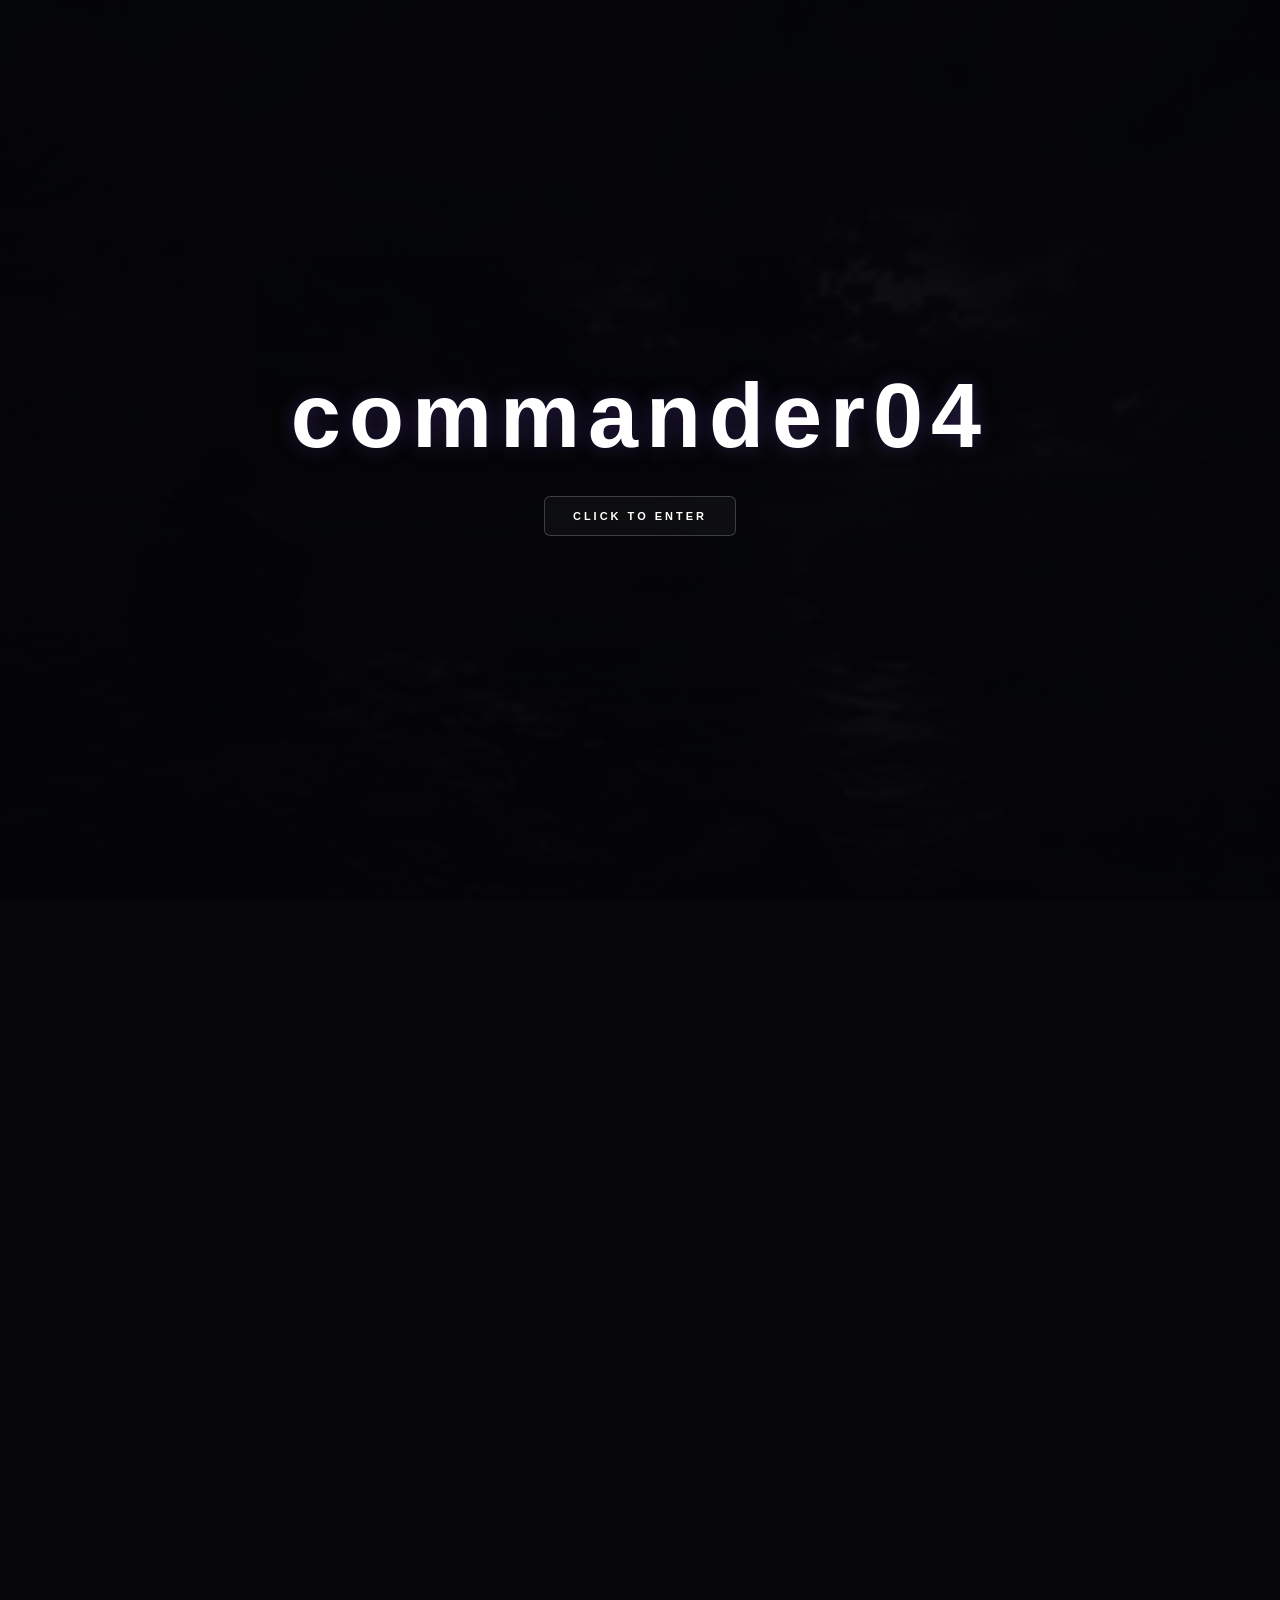
==== index.html @ 1ecf1b36 "Add files via upload" ====
<!DOCTYPE html>

<html lang="en">

<head>

    <meta charset="UTF-8">

    <meta
        name="viewport"
        content="width=device-width, initial-scale=1.0"
    >

    <meta
        name="theme-color"
        content="#050507"
    >

    <meta
        name="description"
        content="commander04 profile"
    >

    <title>commander04</title>


    <!-- CSS -->

    <link
        rel="stylesheet"
        href="style.css"
    >

</head>


<body>


    <!-- =================================================
         BACKGROUND VIDEO
    ================================================== -->

    <div
        class="background-container"
        aria-hidden="true"
    >

        <video
            id="background-video"
            class="background-video"
            autoplay
            muted
            loop
            playsinline
            preload="metadata"
            poster="assets/background/background.jpg"
        >

            <source
                src="assets/background/background.mp4"
                type="video/mp4"
            >

        </video>

    </div>



    <!-- =================================================
         ENTER SCREEN
    ================================================== -->

    <div
        id="enter-screen"
        class="enter-screen"
    >

        <div class="enter-content">

            <div
                id="enter-name"
                class="enter-name"
            >
                commander04
            </div>


            <button
                id="enter-button"
                class="enter-button"
                type="button"
            >
                CLICK TO ENTER
            </button>

        </div>

    </div>



    <!-- =================================================
         MAIN SITE
    ================================================== -->

    <main
        id="main-site"
        class="main-site"
    >


        <!-- =================================================
             PROFILE
        ================================================== -->

        <section
            id="profile"
            class="profile"
        >

            <div class="profile-card">


                <!-- Avatar -->

                <div class="avatar-container">

                    <img
                        id="profile-avatar"
                        class="profile-avatar"
                        src=""
                        alt="Profile"
                        loading="eager"
                    >

                </div>


                <!-- Name -->

                <h1
                    id="profile-name"
                    class="profile-name"
                >
                    commander04
                </h1>


                <!-- Username -->

                <div
                    id="profile-username"
                    class="profile-username"
                >
                    @commander04
                </div>


                <!-- Bio -->

                <p
                    id="profile-bio"
                    class="profile-bio"
                >
                    Programmer • Editor • Creator
                </p>


                <!-- Location -->

                <div
                    id="profile-location"
                    class="profile-location"
                >
                    Iran 🇮🇷
                </div>


                <!-- Status -->

                <div
                    id="profile-status"
                    class="profile-status"
                >

                    <span class="status-dot"></span>

                    <span id="status-text">
                        Online
                    </span>

                </div>



                <!-- =================================================
                     SOCIAL LINKS
                ================================================== -->

                <div
                    id="social-links"
                    class="social-links"
                >

                    <a
                        id="github-link"
                        href="#"
                        target="_blank"
                        rel="noopener noreferrer"
                    >
                        GitHub
                    </a>


                    <a
                        id="discord-link"
                        href="#"
                        target="_blank"
                        rel="noopener noreferrer"
                    >
                        Discord
                    </a>


                    <a
                        id="instagram-link"
                        href="#"
                        target="_blank"
                        rel="noopener noreferrer"
                    >
                        Instagram
                    </a>


                    <a
                        id="telegram-link"
                        href="#"
                        target="_blank"
                        rel="noopener noreferrer"
                    >
                        Telegram
                    </a>


                    <a
                        id="bale-link"
                        href="#"
                        target="_blank"
                        rel="noopener noreferrer"
                    >
                        Bale
                    </a>

                </div>



                <!-- =================================================
                     MUSIC PLAYER
                ================================================== -->

                <div
                    id="music-player"
                    class="music-player"
                >

                    <div class="music-info">

                        <span
                            id="music-title"
                            class="music-title"
                        >
                            My Song
                        </span>


                        <span
                            id="music-artist"
                            class="music-artist"
                        >
                            Unknown Artist
                        </span>

                    </div>


                    <div class="music-controls">

                        <button
                            id="music-button"
                            class="music-button"
                            type="button"
                            aria-label="Play or pause music"
                        >
                            ▶
                        </button>


                        <div
                            class="music-progress"
                            aria-hidden="true"
                        >

                            <div
                                id="music-progress-bar"
                                class="music-progress-bar"
                            ></div>

                        </div>

                    </div>

                </div>



                <!-- =================================================
                     NEXT PAGE
                ================================================== -->

                <button
                    id="next-page"
                    class="next-page"
                    type="button"
                >

                    NEXT PAGE

                    <span>
                        →
                    </span>

                </button>

            </div>

        </section>



        <!-- =================================================
             SECOND PAGE
        ================================================== -->

        <section
            id="page-two"
            class="page-two"
        >

            <div class="page-content">


                <div class="page-label">
                    PAGE 02
                </div>


                <h2>
                    ABOUT ME
                </h2>


                <p
                    id="about-text"
                    class="about-text"
                >
                    Welcome to my profile.
                </p>



                <!-- Projects -->

                <div class="projects">

                    <h3>
                        PROJECTS
                    </h3>


                    <div
                        id="project-list"
                        class="project-list"
                    ></div>

                </div>



                <!-- Back -->

                <button
                    id="back-page"
                    class="back-page"
                    type="button"
                >
                    ← BACK
                </button>

            </div>

        </section>


    </main>



    <!-- =================================================
         AUDIO
    ================================================== -->

    <audio
        id="background-music"
        preload="auto"
    ></audio>



    <!-- =================================================
         JAVASCRIPT
    ================================================== -->

    <script src="config.js"></script>

    <script src="script.js"></script>


</body>

</html>
---- style.css ----
/* =========================================================
   COMMANDER04 PROFILE
   DARK / SAD / CINEMATIC
========================================================= */


/* =========================================================
   VARIABLES
========================================================= */

:root {

    --accent-color: #8b5cf6;

    --accent-light: #b794ff;

    --background-color: #050507;

    --card-color: #101016;

    --text-color: #ffffff;

    --muted-color: #858590;

}


/* =========================================================
   RESET
========================================================= */

* {

    margin: 0;

    padding: 0;

    box-sizing: border-box;

}


html {

    scroll-behavior: smooth;

}


body {

    width: 100%;

    min-height: 100vh;

    background:
        var(--background-color);

    color:
        var(--text-color);

    font-family:
        Arial,
        Helvetica,
        sans-serif;

    overflow-x: hidden;

}


/* =========================================================
   BACKGROUND VIDEO CONTAINER
========================================================= */

.background-container {

    position: fixed;

    inset: 0;

    width: 100%;

    height: 100%;

    overflow: hidden;

    z-index: -10;

    pointer-events: none;

}


/* =========================================================
   BACKGROUND VIDEO
========================================================= */

.background-video {

    position: absolute;

    inset: 0;

    width: 100%;

    height: 100%;

    object-fit: cover;

    object-position: center;

    /*
        ONLY EFFECT:

        Very small blur.
    */

    filter:
        blur(2px);

    /*
        Prevent blurred edges
        from becoming visible.
    */

    transform:
        scale(1.02);

    /*
        No animations.
        No brightness.
        No contrast.
        No saturation.
        No color filters.
    */

}


/* =========================================================
   ENTER SCREEN
========================================================= */

.enter-screen {

    position: fixed;

    inset: 0;

    z-index: 9999;

    display: flex;

    align-items: center;

    justify-content: center;

    background:
        rgba(5, 5, 7, 0.96);

    transition:
        opacity 0.9s ease,
        visibility 0.9s ease;

}


.enter-screen.hidden {

    opacity: 0;

    visibility: hidden;

    pointer-events: none;

}


.enter-content {

    text-align: center;

    animation:
        enterAppear 1.4s ease;

}


.enter-name {

    margin-bottom: 28px;

    color:
        #ffffff;

    font-size:
        clamp(
            42px,
            8vw,
            90px
        );

    font-weight:
        700;

    letter-spacing:
        8px;

    text-shadow:
        0 0 20px
        rgba(
            139,
            92,
            246,
            0.25
        );

}


.enter-button {

    padding:
        13px 28px;

    border:
        1px solid
        rgba(
            255,
            255,
            255,
            0.2
        );

    border-radius:
        6px;

    background:
        rgba(
            255,
            255,
            255,
            0.035
        );

    color:
        #ffffff;

    font-size:
        11px;

    font-weight:
        700;

    letter-spacing:
        3px;

    cursor:
        pointer;

    transition:
        background 0.25s ease,
        border-color 0.25s ease,
        box-shadow 0.25s ease,
        transform 0.25s ease;

}


.enter-button:hover {

    background:
        rgba(
            139,
            92,
            246,
            0.15
        );

    border-color:
        var(--accent-color);

    box-shadow:
        0 0 25px
        rgba(
            139,
            92,
            246,
            0.2
        );

    transform:
        translateY(-2px);

}


.enter-button:active {

    transform:
        scale(0.97);

}


/* =========================================================
   MAIN SITE
========================================================= */

.main-site {

    min-height:
        100vh;

    opacity:
        0;

    visibility:
        hidden;

    transition:
        opacity 1s ease,
        visibility 1s ease;

}


.main-site.visible {

    opacity:
        1;

    visibility:
        visible;

}


/* =========================================================
   PROFILE SECTION
========================================================= */

.profile {

    min-height:
        100vh;

    display:
        flex;

    align-items:
        center;

    justify-content:
        center;

    padding:
        80px 20px;

}


/* =========================================================
   PROFILE CARD
========================================================= */

.profile-card {

    width:
        min(
            440px,
            92vw
        );

    padding:
        42px 34px;

    text-align:
        center;

    background:
        linear-gradient(
            145deg,
            rgba(
                18,
                18,
                23,
                0.82
            ),
            rgba(
                5,
                5,
                8,
                0.74
            )
        );

    border:
        1px solid
        rgba(
            255,
            255,
            255,
            0.09
        );

    border-radius:
        18px;

    backdrop-filter:
        blur(18px);

    -webkit-backdrop-filter:
        blur(18px);

    box-shadow:
        0 30px 100px
        rgba(
            0,
            0,
            0,
            0.65
        ),
        0 0 50px
        rgba(
            0,
            0,
            0,
            0.4
        );

    animation:
        cardAppear 1s ease;

}


/* =========================================================
   AVATAR
========================================================= */

.avatar-container {

    width:
        120px;

    height:
        120px;

    margin:
        0 auto 22px;

    padding:
        3px;

    border-radius:
        50%;

    background:
        linear-gradient(
            135deg,
            var(--accent-color),
            transparent 65%
        );

    box-shadow:
        0 0 35px
        rgba(
            139,
            92,
            246,
            0.18
        );

}


.profile-avatar {

    display:
        block;

    width:
        100%;

    height:
        100%;

    object-fit:
        cover;

    border-radius:
        50%;

    border:
        3px solid
        #08080b;

    background:
        #101016;

}


/* =========================================================
   NAME
========================================================= */

.profile-name {

    margin-top:
        5px;

    font-size:
        30px;

    font-weight:
        700;

    letter-spacing:
        -0.5px;

    color:
        #ffffff;

}


/* =========================================================
   USERNAME
========================================================= */

.profile-username {

    margin-top:
        5px;

    color:
        var(--muted-color);

    font-size:
        13px;

    letter-spacing:
        1px;

}


/* =========================================================
   BIO
========================================================= */

.profile-bio {

    max-width:
        330px;

    margin:
        18px auto 0;

    color:
        #c0c0c8;

    font-size:
        14px;

    line-height:
        1.7;

}


/* =========================================================
   LOCATION
========================================================= */

.profile-location {

    margin-top:
        13px;

    color:
        var(--muted-color);

    font-size:
        12px;

}


/* =========================================================
   STATUS
========================================================= */

.profile-status {

    display:
        flex;

    align-items:
        center;

    justify-content:
        center;

    gap:
        7px;

    margin-top:
        12px;

    color:
        #8f8f9a;

    font-size:
        11px;

    letter-spacing:
        0.5px;

}


.status-dot {

    width:
        7px;

    height:
        7px;

    border-radius:
        50%;

    background:
        var(--accent-color);

    box-shadow:
        0 0 10px
        rgba(
            139,
            92,
            246,
            0.8
        );

    animation:
        statusPulse 2s infinite;

}


/* =========================================================
   SOCIAL LINKS
========================================================= */

.social-links {

    display:
        flex;

    align-items:
        center;

    justify-content:
        center;

    flex-wrap:
        wrap;

    gap:
        8px;

    margin-top:
        26px;

}


.social-links a {

    padding:
        8px 12px;

    border:
        1px solid
        rgba(
            255,
            255,
            255,
            0.08
        );

    border-radius:
        7px;

    background:
        rgba(
            255,
            255,
            255,
            0.025
        );

    color:
        #a9a9b2;

    text-decoration:
        none;

    font-size:
        11px;

    transition:
        color 0.2s ease,
        border-color 0.2s ease,
        background 0.2s ease,
        transform 0.2s ease;

}


.social-links a:hover {

    color:
        #ffffff;

    border-color:
        rgba(
            139,
            92,
            246,
            0.55
        );

    background:
        rgba(
            139,
            92,
            246,
            0.08
        );

    transform:
        translateY(-2px);

}


/* =========================================================
   MUSIC PLAYER
========================================================= */

.music-player {

    margin-top:
        28px;

    padding:
        16px;

    text-align:
        left;

    border:
        1px solid
        rgba(
            255,
            255,
            255,
            0.07
        );

    border-radius:
        10px;

    background:
        rgba(
            0,
            0,
            0,
            0.22
        );

}


.music-info {

    display:
        flex;

    flex-direction:
        column;

    gap:
        3px;

}


.music-title {

    color:
        #ffffff;

    font-size:
        13px;

    font-weight:
        600;

}


.music-artist {

    color:
        #777780;

    font-size:
        10px;

}


.music-controls {

    display:
        flex;

    align-items:
        center;

    gap:
        12px;

    margin-top:
        13px;

}


.music-button {

    width:
        30px;

    height:
        30px;

    display:
        flex;

    align-items:
        center;

    justify-content:
        center;

    border:
        1px solid
        rgba(
            255,
            255,
            255,
            0.1
        );

    border-radius:
        50%;

    background:
        rgba(
            139,
            92,
            246,
            0.1
        );

    color:
        #ffffff;

    font-size:
        10px;

    cursor:
        pointer;

    transition:
        0.2s ease;

}


.music-button:hover {

    background:
        rgba(
            139,
            92,
            246,
            0.25
        );

    border-color:
        var(--accent-color);

    box-shadow:
        0 0 15px
        rgba(
            139,
            92,
            246,
            0.2
        );

}


.music-progress {

    flex:
        1;

    height:
        3px;

    overflow:
        hidden;

    border-radius:
        10px;

    background:
        rgba(
            255,
            255,
            255,
            0.08
        );

}


.music-progress-bar {

    width:
        0%;

    height:
        100%;

    background:
        var(--accent-color);

    box-shadow:
        0 0 10px
        rgba(
            139,
            92,
            246,
            0.7
        );

    transition:
        width 0.1s linear;

}


/* =========================================================
   NEXT PAGE
========================================================= */

.next-page {

    width:
        100%;

    margin-top:
        25px;

    padding:
        13px;

    border:
        1px solid
        rgba(
            255,
            255,
            255,
            0.08
        );

    border-radius:
        8px;

    background:
        transparent;

    color:
        #9d9da7;

    font-size:
        10px;

    font-weight:
        700;

    letter-spacing:
        2px;

    cursor:
        pointer;

    transition:
        0.25s ease;

}


.next-page span {

    margin-left:
        8px;

    color:
        var(--accent-color);

    transition:
        transform 0.25s ease;

}


.next-page:hover {

    color:
        #ffffff;

    border-color:
        rgba(
            139,
            92,
            246,
            0.5
        );

    background:
        rgba(
            139,
            92,
            246,
            0.06
        );

}


.next-page:hover span {

    display:
        inline-block;

    transform:
        translateX(5px);

}


/* =========================================================
   SECOND PAGE
========================================================= */

.page-two {

    min-height:
        100vh;

    display:
        flex;

    align-items:
        center;

    justify-content:
        center;

    padding:
        80px 20px;

    background:
        rgba(
            5,
            5,
            7,
            0.35
        );

}


.page-content {

    width:
        min(
            850px,
            92vw
        );

    padding:
        45px;

    border:
        1px solid
        rgba(
            255,
            255,
            255,
            0.08
        );

    border-radius:
        15px;

    background:
        rgba(
            10,
            10,
            14,
            0.7
        );

    backdrop-filter:
        blur(15px);

    -webkit-backdrop-filter:
        blur(15px);

}


.page-label {

    color:
        var(--accent-color);

    font-size:
        10px;

    font-weight:
        700;

    letter-spacing:
        3px;

    margin-bottom:
        12px;

}


.page-content h2 {

    font-size:
        clamp(
            35px,
            6vw,
            60px
        );

    letter-spacing:
        -2px;

    margin-bottom:
        20px;

}


.about-text {

    max-width:
        700px;

    color:
        #a4a4ad;

    line-height:
        1.8;

    font-size:
        15px;

}


/* =========================================================
   PROJECTS
========================================================= */

.projects {

    margin-top:
        45px;

}


.projects h3 {

    margin-bottom:
        18px;

    color:
        #ffffff;

    font-size:
        12px;

    letter-spacing:
        2px;

}


.project-list {

    display:
        grid;

    grid-template-columns:
        repeat(
            2,
            1fr
        );

    gap:
        12px;

}


.project-item {

    padding:
        18px;

    border:
        1px solid
        rgba(
            255,
            255,
            255,
            0.07
        );

    border-radius:
        9px;

    background:
        rgba(
            255,
            255,
            255,
            0.025
        );

}


.project-item h4 {

    color:
        #ffffff;

    font-size:
        14px;

    margin-bottom:
        6px;

}


.project-item p {

    color:
        #777780;

    font-size:
        12px;

    line-height:
        1.6;

}


/* =========================================================
   BACK PAGE
========================================================= */

.back-page {

    margin-top:
        35px;

    padding:
        11px 18px;

    border:
        1px solid
        rgba(
            255,
            255,
            255,
            0.08
        );

    border-radius:
        7px;

    background:
        transparent;

    color:
        #9999a2;

    font-size:
        10px;

    letter-spacing:
        1px;

    cursor:
        pointer;

    transition:
        0.2s ease;

}


.back-page:hover {

    color:
        #ffffff;

    border-color:
        var(--accent-color);

}


/* =========================================================
   ANIMATIONS
========================================================= */

@keyframes enterAppear {

    from {

        opacity:
            0;

        transform:
            translateY(15px);

    }

    to {

        opacity:
            1;

        transform:
            translateY(0);

    }

}


@keyframes cardAppear {

    from {

        opacity:
            0;

        transform:
            translateY(25px)
            scale(0.97);

    }

    to {

        opacity:
            1;

        transform:
            translateY(0)
            scale(1);

    }

}


@keyframes statusPulse {

    0%,
    100% {

        opacity:
            1;

        transform:
            scale(1);

    }

    50% {

        opacity:
            0.45;

        transform:
            scale(0.7);

    }

}


/* =========================================================
   MOBILE
========================================================= */

@media (max-width: 768px) {

    .background-video {

        /*
            Same video,
            slightly smaller blur
            on mobile.
        */

        filter:
            blur(1.5px);

        transform:
            scale(1.02);

    }


    .profile {

        padding:
            35px 15px;

    }


    .profile-card {

        width:
            min(
                440px,
                94vw
            );

        padding:
            32px 20px;

        border-radius:
            15px;

    }


    .avatar-container {

        width:
            105px;

        height:
            105px;

    }


    .profile-name {

        font-size:
            26px;

    }


    .profile-bio {

        font-size:
            13px;

    }


    .social-links {

        gap:
            6px;

    }


    .social-links a {

        padding:
            7px 9px;

        font-size:
            10px;

    }


    .page-content {

        width:
            94vw;

        padding:
            30px 22px;

    }


    .project-list {

        grid-template-columns:
            1fr;

    }

}


/* =========================================================
   SMALL PHONES
========================================================= */

@media (max-width: 480px) {

    .background-video {

        filter:
            blur(1.5px);

        transform:
            scale(1.025);

    }


    .enter-name {

        font-size:
            clamp(
                36px,
                12vw,
                60px
            );

        letter-spacing:
            5px;

    }


    .enter-button {

        padding:
            12px 22px;

        font-size:
            10px;

        letter-spacing:
            2px;

    }


    .profile {

        padding:
            25px 12px;

    }


    .profile-card {

        padding:
            28px 17px;

    }


    .music-player {

        padding:
            14px;

    }


    .page-two {

        padding:
            45px 12px;

    }

}


/* =========================================================
   TOUCH DEVICES
========================================================= */

@media (hover: none) {

    .enter-button:hover,
    .social-links a:hover,
    .music-button:hover,
    .next-page:hover,
    .back-page:hover {

        transform:
            none;

    }

}


/* =========================================================
   REDUCED MOTION
========================================================= */

@media (prefers-reduced-motion: reduce) {

    html {

        scroll-behavior:
            auto;

    }


    *,
    *::before,
    *::after {

        animation-duration:
            0.01ms !important;

        animation-iteration-count:
            1 !important;

        transition-duration:
            0.01ms !important;

    }


    /*
        Keep video available,
        but stop animated background
        for users who explicitly request
        reduced motion.
    */

    .background-video {

        display:
            none;

    }

}
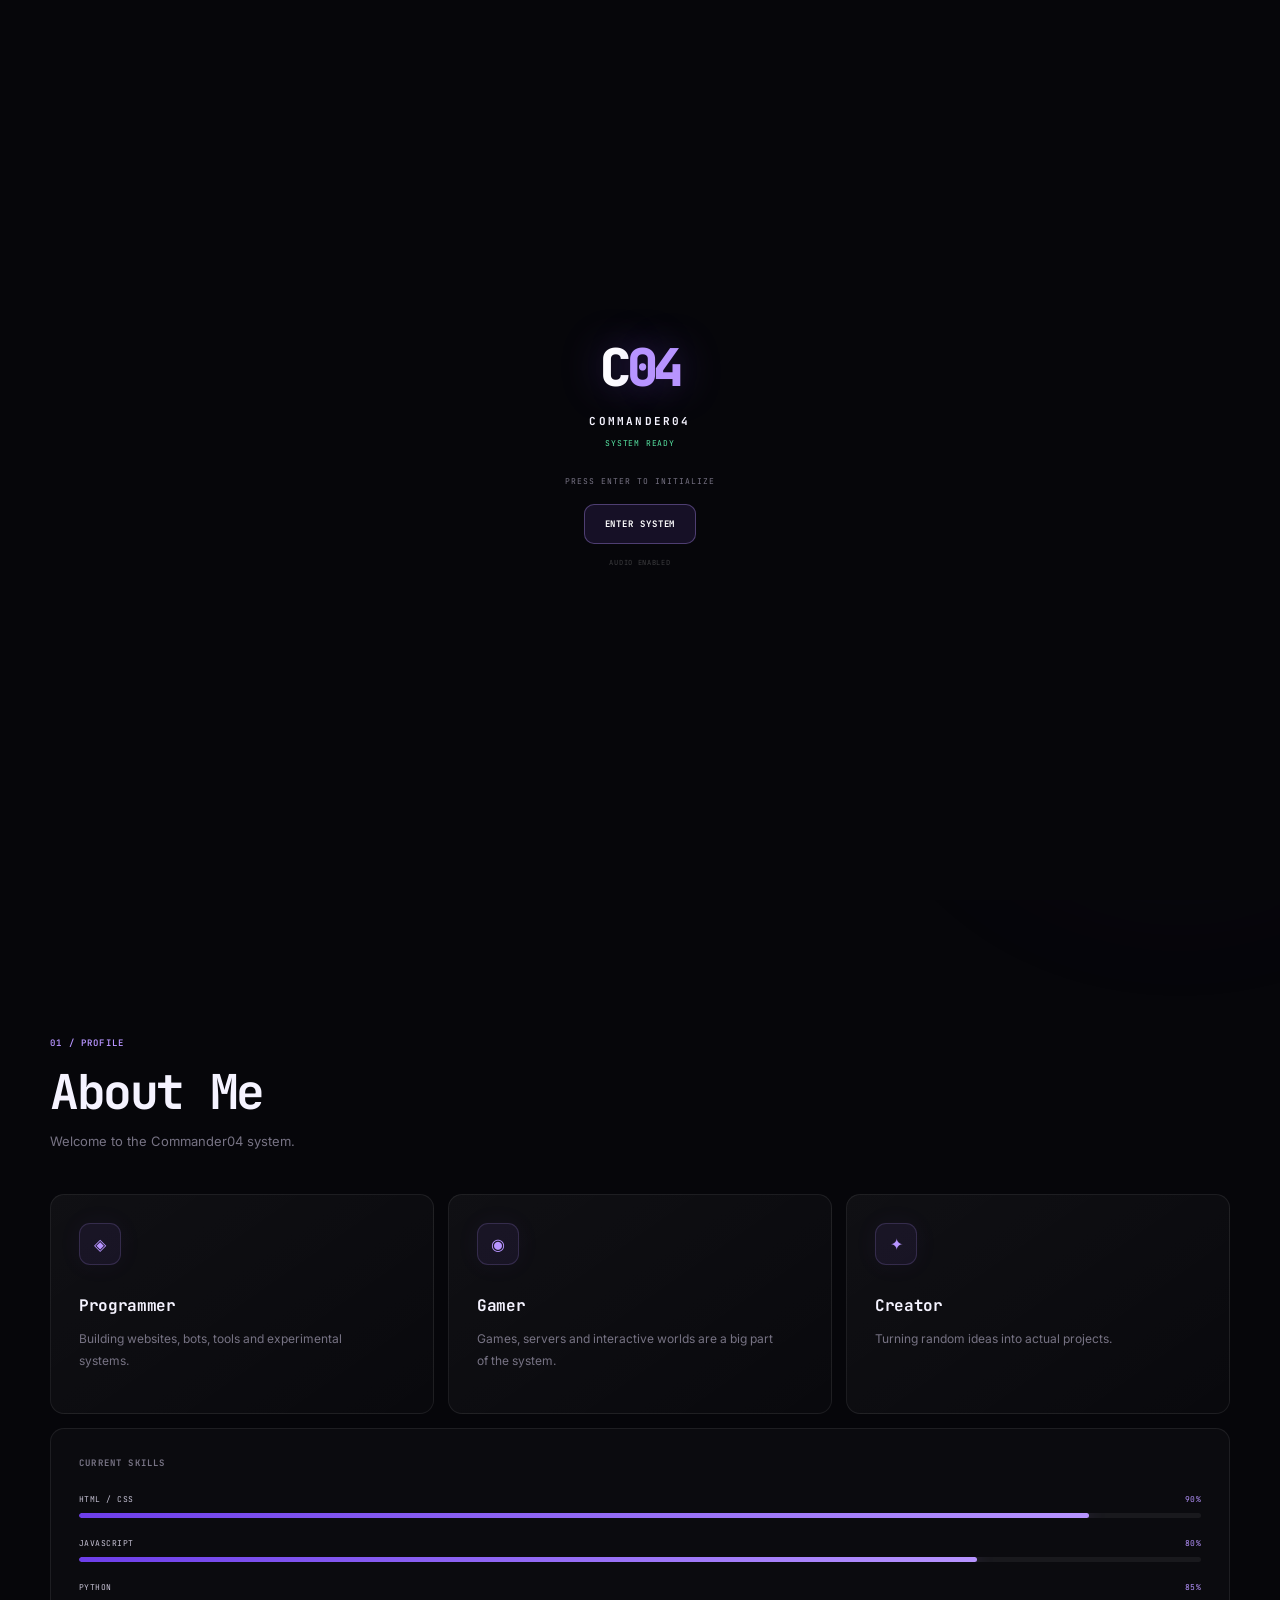
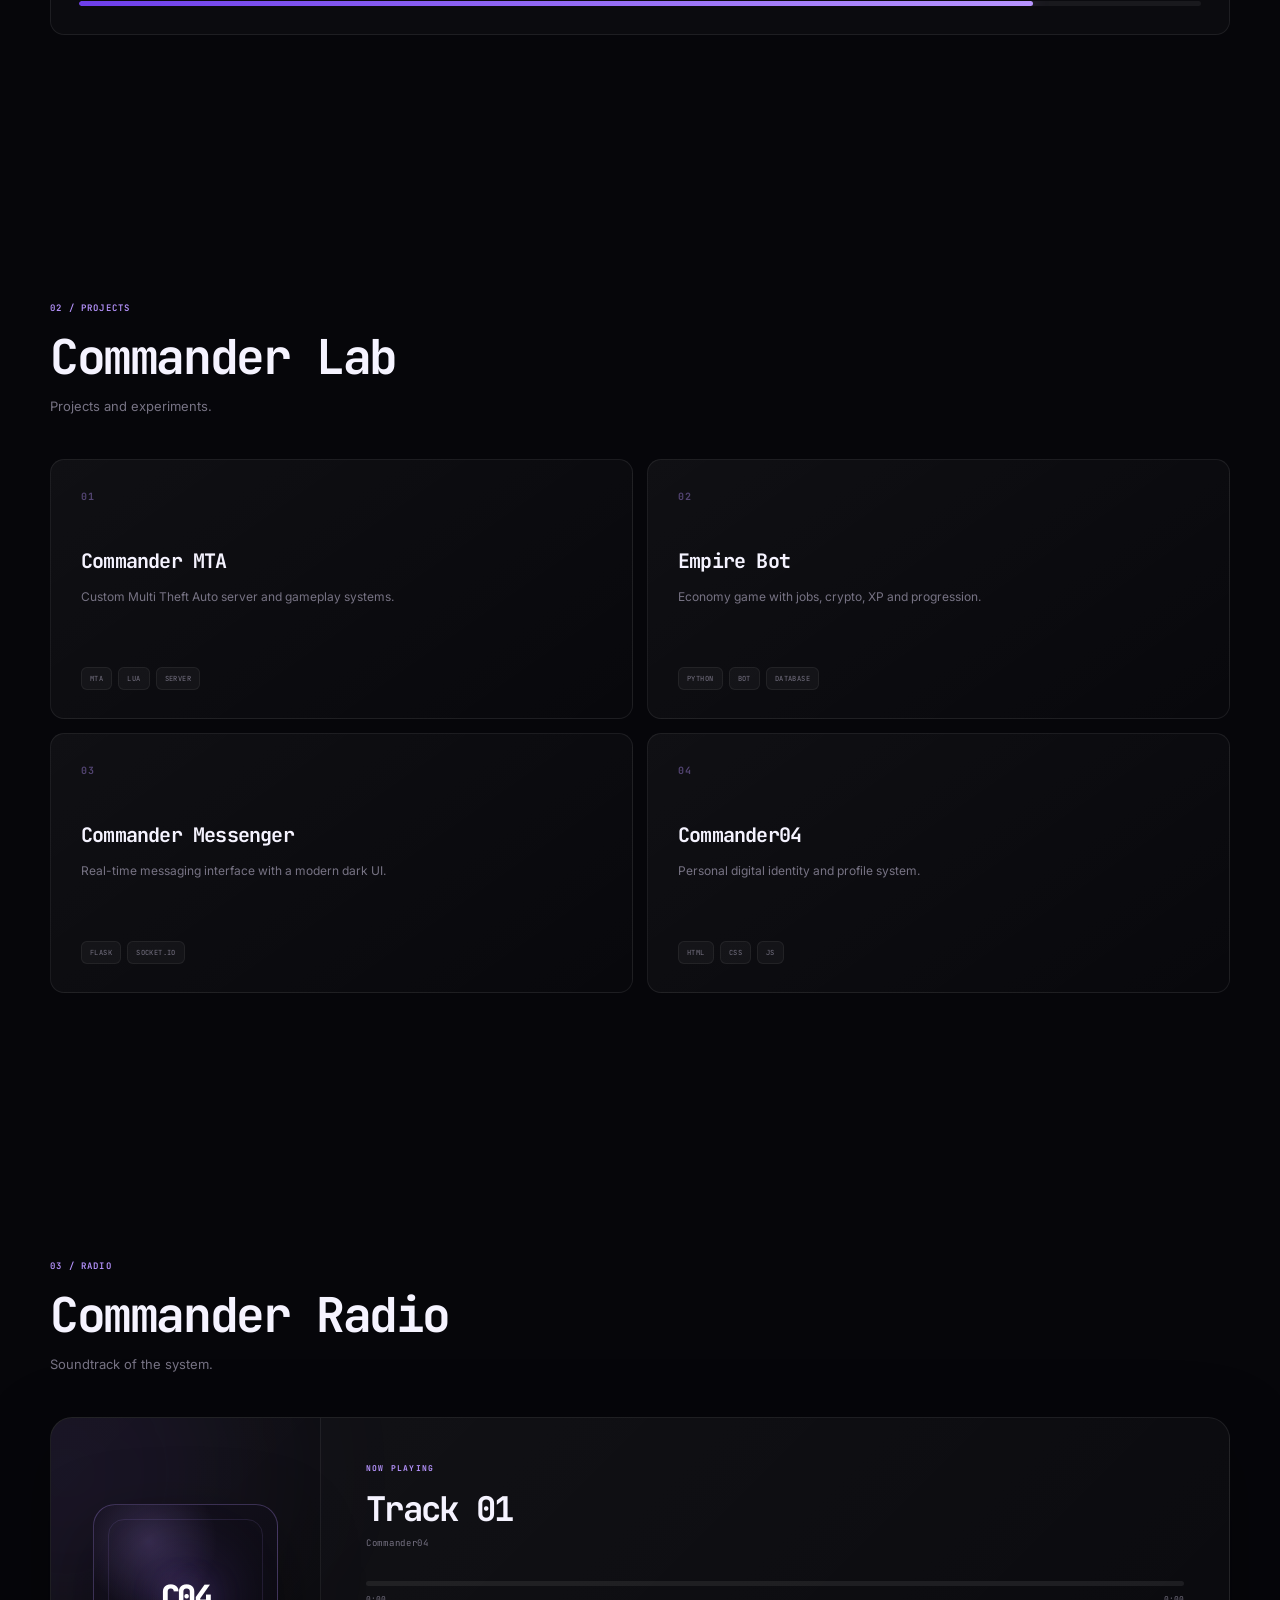
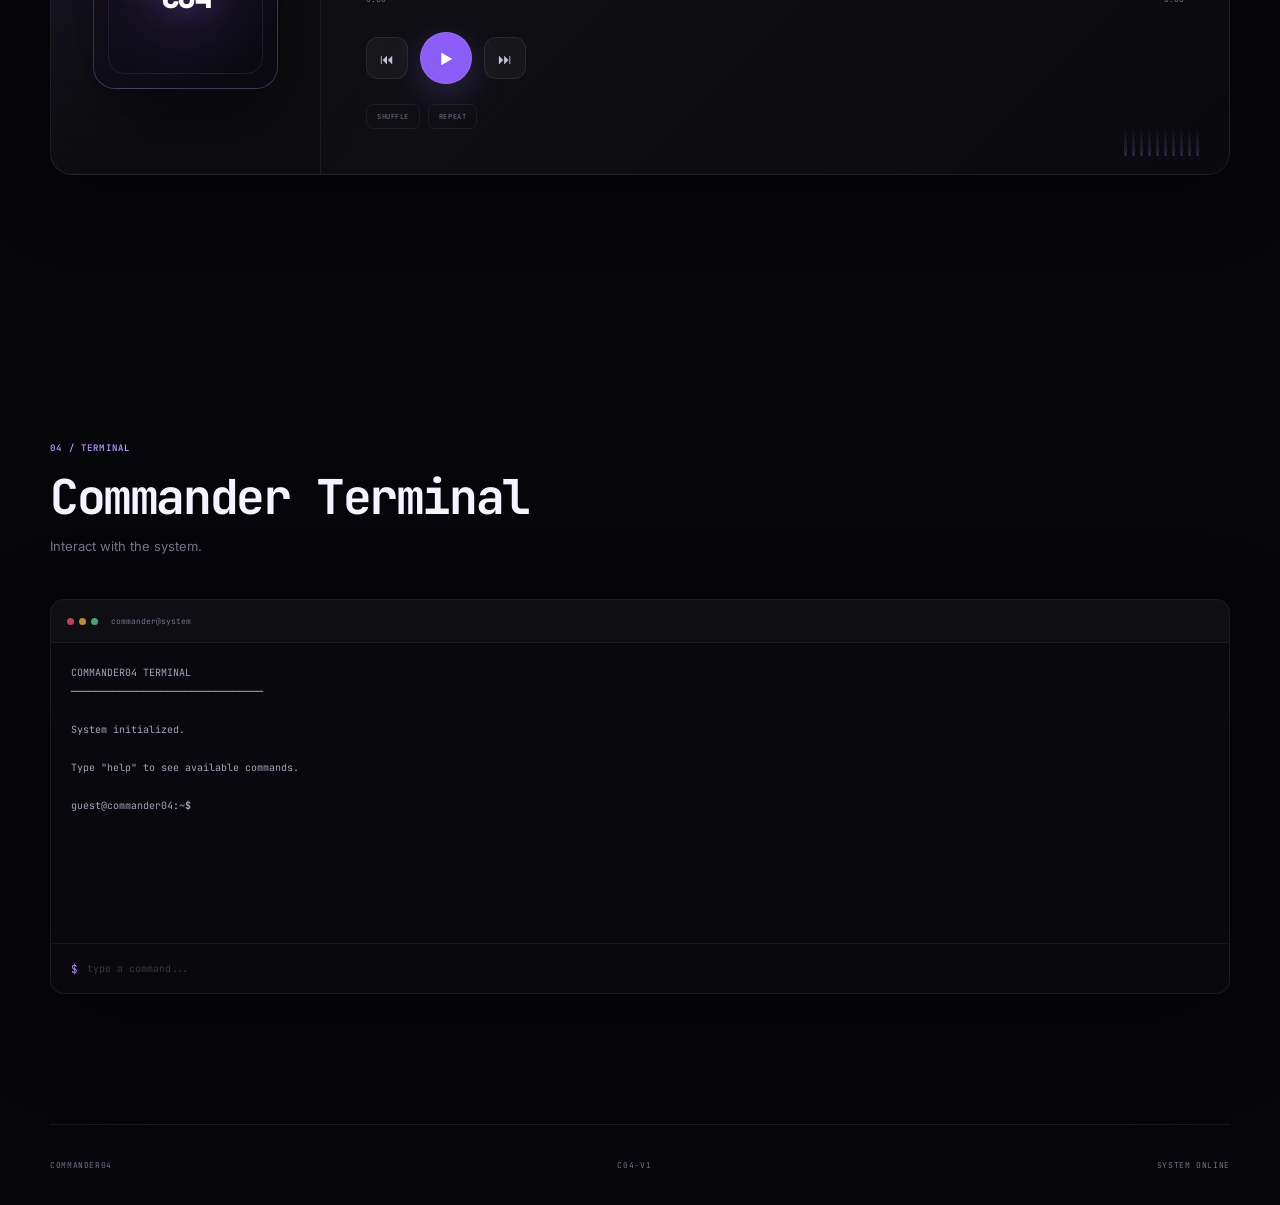
==== commit 854c6c79: "Add files via upload" ====
--- a/index.html
+++ b/index.html
@@ -1,433 +1,396 @@
 <!DOCTYPE html>
-
 <html lang="en">
 
 <head>
-
     <meta charset="UTF-8">
-
-    <meta
-        name="viewport"
-        content="width=device-width, initial-scale=1.0"
-    >
-
-    <meta
-        name="theme-color"
-        content="#050507"
-    >
-
-    <meta
-        name="description"
-        content="commander04 profile"
-    >
-
-    <title>commander04</title>
-
-
-    <!-- CSS -->
-
-    <link
-        rel="stylesheet"
-        href="style.css"
-    >
-
+    <meta name="viewport" content="width=device-width, initial-scale=1.0, viewport-fit=cover">
+    <meta name="theme-color" content="#06060a">
+    <meta name="description" content="Commander04 — Digital Profile">
+    <title>Commander04</title>
+
+    <link rel="preconnect" href="https://fonts.googleapis.com">
+    <link rel="preconnect" href="https://fonts.gstatic.com" crossorigin>
+    <link href="https://fonts.googleapis.com/css2?family=Inter:wght@400;500;600;700;800&family=JetBrains+Mono:wght@400;500;600;700&display=swap" rel="stylesheet">
+
+    <link rel="stylesheet" href="css/core.css">
+    <link rel="stylesheet" href="css/dashboard.css">
+    <link rel="stylesheet" href="css/radio.css">
+    <link rel="stylesheet" href="css/lyrics.css">
+    <link rel="stylesheet" href="css/responsive.css">
 </head>
 
-
 <body>
 
-
-    <!-- =================================================
-         BACKGROUND VIDEO
-    ================================================== -->
-
-    <div
-        class="background-container"
-        aria-hidden="true"
-    >
-
-        <video
-            id="background-video"
-            class="background-video"
-            autoplay
-            muted
-            loop
-            playsinline
-            preload="metadata"
-            poster="assets/background/background.jpg"
-        >
-
-            <source
-                src="assets/background/background.mp4"
-                type="video/mp4"
-            >
-
-        </video>
-
+    <div class="boot-screen" id="bootScreen">
+        <div class="boot-content">
+            <div class="boot-logo">C<span>04</span></div>
+            <div class="boot-title">COMMANDER04</div>
+            <div class="boot-status" id="bootStatus">SYSTEM READY</div>
+            <div class="boot-message">PRESS ENTER TO INITIALIZE</div>
+            <button class="boot-enter" id="bootEnter" type="button">ENTER SYSTEM</button>
+            <div class="boot-hint">AUDIO ENABLED</div>
+        </div>
     </div>
 
-
-
-    <!-- =================================================
-         ENTER SCREEN
-    ================================================== -->
-
-    <div
-        id="enter-screen"
-        class="enter-screen"
-    >
-
-        <div class="enter-content">
-
-            <div
-                id="enter-name"
-                class="enter-name"
-            >
-                commander04
-            </div>
-
-
-            <button
-                id="enter-button"
-                class="enter-button"
-                type="button"
-            >
-                CLICK TO ENTER
-            </button>
+    <header class="site-header">
+        <div class="header-inner">
+
+            <a href="#home" class="brand">
+                <div class="brand-mark">C</div>
+                <div class="brand-name">COMMANDER<span>04</span></div>
+            </a>
+
+            <nav class="desktop-nav">
+                <button data-scroll="home">HOME</button>
+                <button data-scroll="about">ABOUT</button>
+                <button data-scroll="projects">PROJECTS</button>
+                <button data-scroll="radio">RADIO</button>
+                <button data-scroll="terminal">TERMINAL</button>
+            </nav>
+
+            <div class="connection-status">
+                <span></span>
+                ONLINE
+            </div>
 
         </div>
-
+    </header>
+
+    <main>
+
+        <section class="section hero" id="home">
+            <div class="hero-grid">
+
+                <div class="hero-content">
+
+                    <div class="eyebrow">
+                        <span class="status-dot"></span>
+                        SYSTEM ONLINE
+                    </div>
+
+                    <h1>
+                        COMMANDER
+                        <span>04</span>
+                    </h1>
+
+                    <p class="hero-description">
+                        Programmer.
+                        Gamer.
+                        Creator.
+                        Building digital worlds one project at a time.
+                    </p>
+
+                    <div class="hero-actions">
+                        <button class="primary-button" data-scroll="projects">
+                            VIEW PROJECTS
+                        </button>
+
+                        <button class="secondary-button" data-scroll="radio">
+                            OPEN RADIO
+                        </button>
+                    </div>
+
+                    <!-- SOCIAL BUTTONS -->
+                    <div class="social-buttons" aria-label="Social links">
+
+                        <a
+                            class="social-button github"
+                            href="https://github.com/commander004"
+                            target="_blank"
+                            rel="noopener noreferrer"
+                            aria-label="GitHub"
+                        >
+                            <span class="social-icon">GH</span>
+                            <span>GITHUB</span>
+                        </a>
+
+                        <a
+                            class="social-button discord"
+                            href="https://discord.com/users/commander04.official"
+                            target="_blank"
+                            rel="noopener noreferrer"
+                            aria-label="Discord"
+                        >
+                            <span class="social-icon">DC</span>
+                            <span>DISCORD</span>
+                        </a>
+
+                        <a
+                            class="social-button telegram"
+                            href="https://t.me/commander04A"
+                            target="_blank"
+                            rel="noopener noreferrer"
+                            aria-label="Telegram"
+                        >
+                            <span class="social-icon">TG</span>
+                            <span>TELEGRAM</span>
+                        </a>
+
+                        <a
+                            class="social-button bale"
+                            href="https://ble.ir/commander04"
+                            target="_blank"
+                            rel="noopener noreferrer"
+                            aria-label="Bale"
+                        >
+                            <span class="social-icon">BL</span>
+                            <span>BALE</span>
+                        </a>
+
+                    </div>
+
+                    <div class="hero-meta">
+                        <span>STATUS: ACTIVE</span>
+                        <span>•</span>
+                        <span>C04-V1</span>
+                    </div>
+
+                </div>
+
+                <div class="hero-profile">
+
+                    <div class="profile-glow"></div>
+
+                    <div class="profile-avatar">
+                        <img src="assets/avatar.jpg" alt="Commander04">
+                    </div>
+
+                    <div class="profile-info">
+                        <h2>Commander04</h2>
+                        <p>Programmer • Editor • Creator</p>
+                    </div>
+
+                    <div class="profile-status">
+                        <span></span>
+                        AVAILABLE
+                    </div>
+
+                </div>
+
+            </div>
+        </section>
+
+        <section class="section" id="about">
+
+            <div class="section-heading">
+                <span>01 / PROFILE</span>
+                <h2>About Me</h2>
+                <p>Welcome to the Commander04 system.</p>
+            </div>
+
+            <div class="profile-grid">
+
+                <article class="dashboard-card">
+                    <div class="card-icon">◈</div>
+                    <h3>Programmer</h3>
+                    <p>Building websites, bots, tools and experimental systems.</p>
+                </article>
+
+                <article class="dashboard-card">
+                    <div class="card-icon">◉</div>
+                    <h3>Gamer</h3>
+                    <p>Games, servers and interactive worlds are a big part of the system.</p>
+                </article>
+
+                <article class="dashboard-card">
+                    <div class="card-icon">✦</div>
+                    <h3>Creator</h3>
+                    <p>Turning random ideas into actual projects.</p>
+                </article>
+
+            </div>
+
+            <div class="skills-panel">
+
+                <div class="panel-title">CURRENT SKILLS</div>
+
+                <div class="skill">
+                    <div class="skill-head">
+                        <span>HTML / CSS</span>
+                        <span>90%</span>
+                    </div>
+                    <div class="skill-bar">
+                        <span style="width:90%"></span>
+                    </div>
+                </div>
+
+                <div class="skill">
+                    <div class="skill-head">
+                        <span>JAVASCRIPT</span>
+                        <span>80%</span>
+                    </div>
+                    <div class="skill-bar">
+                        <span style="width:80%"></span>
+                    </div>
+                </div>
+
+                <div class="skill">
+                    <div class="skill-head">
+                        <span>PYTHON</span>
+                        <span>85%</span>
+                    </div>
+                    <div class="skill-bar">
+                        <span style="width:85%"></span>
+                    </div>
+                </div>
+
+            </div>
+        </section>
+
+        <section class="section" id="projects">
+
+            <div class="section-heading">
+                <span>02 / PROJECTS</span>
+                <h2>Commander Lab</h2>
+                <p>Projects and experiments.</p>
+            </div>
+
+            <div class="projects-grid">
+
+                <article class="project-card">
+                    <div class="project-number">01</div>
+                    <h3>Commander MTA</h3>
+                    <p>Custom Multi Theft Auto server and gameplay systems.</p>
+                    <div class="project-tags">
+                        <span>MTA</span>
+                        <span>LUA</span>
+                        <span>SERVER</span>
+                    </div>
+                </article>
+
+                <article class="project-card">
+                    <div class="project-number">02</div>
+                    <h3>Empire Bot</h3>
+                    <p>Economy game with jobs, crypto, XP and progression.</p>
+                    <div class="project-tags">
+                        <span>PYTHON</span>
+                        <span>BOT</span>
+                        <span>DATABASE</span>
+                    </div>
+                </article>
+
+                <article class="project-card">
+                    <div class="project-number">03</div>
+                    <h3>Commander Messenger</h3>
+                    <p>Real-time messaging interface with a modern dark UI.</p>
+                    <div class="project-tags">
+                        <span>FLASK</span>
+                        <span>SOCKET.IO</span>
+                    </div>
+                </article>
+
+                <article class="project-card">
+                    <div class="project-number">04</div>
+                    <h3>Commander04</h3>
+                    <p>Personal digital identity and profile system.</p>
+                    <div class="project-tags">
+                        <span>HTML</span>
+                        <span>CSS</span>
+                        <span>JS</span>
+                    </div>
+                </article>
+
+            </div>
+        </section>
+
+        <section class="section radio-section" id="radio">
+
+            <div class="section-heading">
+                <span>03 / RADIO</span>
+                <h2>Commander Radio</h2>
+                <p>Soundtrack of the system.</p>
+            </div>
+
+            <div class="radio-player">
+
+                <div class="radio-cover">
+                    <div class="radio-cover-inner">
+                        <span>C04</span>
+                    </div>
+                </div>
+
+                <div class="radio-main">
+
+                    <div class="radio-label">NOW PLAYING</div>
+
+                    <h3 id="radioTitle">Track 01</h3>
+                    <p id="radioArtist">COMMANDER04</p>
+
+                    <div class="radio-progress" id="radioProgress">
+                        <div class="radio-progress-bar" id="radioProgressBar"></div>
+                    </div>
+
+                    <div class="radio-time">
+                        <span id="radioCurrentTime">0:00</span>
+                        <span id="radioDuration">0:00</span>
+                    </div>
+
+                    <div class="radio-controls">
+                        <button class="radio-prev" type="button" aria-label="Previous track">⏮</button>
+                        <button class="radio-play" type="button" aria-label="Play or pause">▶</button>
+                        <button class="radio-next" type="button" aria-label="Next track">⏭</button>
+                    </div>
+
+                    <div class="radio-extra">
+                        <button class="radio-shuffle" type="button">SHUFFLE</button>
+                        <button class="radio-repeat" type="button">REPEAT</button>
+                    </div>
+
+                </div>
+            </div>
+        </section>
+
+        <section class="section" id="terminal">
+
+            <div class="section-heading">
+                <span>04 / TERMINAL</span>
+                <h2>Commander Terminal</h2>
+                <p>Interact with the system.</p>
+            </div>
+
+            <div class="terminal">
+
+                <div class="terminal-header">
+                    <div class="terminal-dots">
+                        <span></span>
+                        <span></span>
+                        <span></span>
+                    </div>
+                    <span>commander@system</span>
+                </div>
+
+                <div class="terminal-output" id="terminalOutput">
+                    <div>Commander04 Terminal v1.0</div>
+                    <div>Type "help" to begin.</div>
+                </div>
+
+                <div class="terminal-input-row">
+                    <span>$</span>
+                    <input id="terminalInput" type="text" autocomplete="off" spellcheck="false" placeholder="type a command...">
+                </div>
+
+            </div>
+        </section>
+
+    </main>
+
+    <div id="lyricsHUD" class="lyrics-hud" aria-live="polite" aria-atomic="true">
+        <div class="lyrics-label">NOW PLAYING</div>
+        <div id="lyricsText" class="lyrics-text"></div>
     </div>
 
-
-
-    <!-- =================================================
-         MAIN SITE
-    ================================================== -->
-
-    <main
-        id="main-site"
-        class="main-site"
-    >
-
-
-        <!-- =================================================
-             PROFILE
-        ================================================== -->
-
-        <section
-            id="profile"
-            class="profile"
-        >
-
-            <div class="profile-card">
-
-
-                <!-- Avatar -->
-
-                <div class="avatar-container">
-
-                    <img
-                        id="profile-avatar"
-                        class="profile-avatar"
-                        src=""
-                        alt="Profile"
-                        loading="eager"
-                    >
-
-                </div>
-
-
-                <!-- Name -->
-
-                <h1
-                    id="profile-name"
-                    class="profile-name"
-                >
-                    commander04
-                </h1>
-
-
-                <!-- Username -->
-
-                <div
-                    id="profile-username"
-                    class="profile-username"
-                >
-                    @commander04
-                </div>
-
-
-                <!-- Bio -->
-
-                <p
-                    id="profile-bio"
-                    class="profile-bio"
-                >
-                    Programmer • Editor • Creator
-                </p>
-
-
-                <!-- Location -->
-
-                <div
-                    id="profile-location"
-                    class="profile-location"
-                >
-                    Iran 🇮🇷
-                </div>
-
-
-                <!-- Status -->
-
-                <div
-                    id="profile-status"
-                    class="profile-status"
-                >
-
-                    <span class="status-dot"></span>
-
-                    <span id="status-text">
-                        Online
-                    </span>
-
-                </div>
-
-
-
-                <!-- =================================================
-                     SOCIAL LINKS
-                ================================================== -->
-
-                <div
-                    id="social-links"
-                    class="social-links"
-                >
-
-                    <a
-                        id="github-link"
-                        href="#"
-                        target="_blank"
-                        rel="noopener noreferrer"
-                    >
-                        GitHub
-                    </a>
-
-
-                    <a
-                        id="discord-link"
-                        href="#"
-                        target="_blank"
-                        rel="noopener noreferrer"
-                    >
-                        Discord
-                    </a>
-
-
-                    <a
-                        id="instagram-link"
-                        href="#"
-                        target="_blank"
-                        rel="noopener noreferrer"
-                    >
-                        Instagram
-                    </a>
-
-
-                    <a
-                        id="telegram-link"
-                        href="#"
-                        target="_blank"
-                        rel="noopener noreferrer"
-                    >
-                        Telegram
-                    </a>
-
-
-                    <a
-                        id="bale-link"
-                        href="#"
-                        target="_blank"
-                        rel="noopener noreferrer"
-                    >
-                        Bale
-                    </a>
-
-                </div>
-
-
-
-                <!-- =================================================
-                     MUSIC PLAYER
-                ================================================== -->
-
-                <div
-                    id="music-player"
-                    class="music-player"
-                >
-
-                    <div class="music-info">
-
-                        <span
-                            id="music-title"
-                            class="music-title"
-                        >
-                            My Song
-                        </span>
-
-
-                        <span
-                            id="music-artist"
-                            class="music-artist"
-                        >
-                            Unknown Artist
-                        </span>
-
-                    </div>
-
-
-                    <div class="music-controls">
-
-                        <button
-                            id="music-button"
-                            class="music-button"
-                            type="button"
-                            aria-label="Play or pause music"
-                        >
-                            ▶
-                        </button>
-
-
-                        <div
-                            class="music-progress"
-                            aria-hidden="true"
-                        >
-
-                            <div
-                                id="music-progress-bar"
-                                class="music-progress-bar"
-                            ></div>
-
-                        </div>
-
-                    </div>
-
-                </div>
-
-
-
-                <!-- =================================================
-                     NEXT PAGE
-                ================================================== -->
-
-                <button
-                    id="next-page"
-                    class="next-page"
-                    type="button"
-                >
-
-                    NEXT PAGE
-
-                    <span>
-                        →
-                    </span>
-
-                </button>
-
-            </div>
-
-        </section>
-
-
-
-        <!-- =================================================
-             SECOND PAGE
-        ================================================== -->
-
-        <section
-            id="page-two"
-            class="page-two"
-        >
-
-            <div class="page-content">
-
-
-                <div class="page-label">
-                    PAGE 02
-                </div>
-
-
-                <h2>
-                    ABOUT ME
-                </h2>
-
-
-                <p
-                    id="about-text"
-                    class="about-text"
-                >
-                    Welcome to my profile.
-                </p>
-
-
-
-                <!-- Projects -->
-
-                <div class="projects">
-
-                    <h3>
-                        PROJECTS
-                    </h3>
-
-
-                    <div
-                        id="project-list"
-                        class="project-list"
-                    ></div>
-
-                </div>
-
-
-
-                <!-- Back -->
-
-                <button
-                    id="back-page"
-                    class="back-page"
-                    type="button"
-                >
-                    ← BACK
-                </button>
-
-            </div>
-
-        </section>
-
-
-    </main>
-
-
-
-    <!-- =================================================
-         AUDIO
-    ================================================== -->
-
-    <audio
-        id="background-music"
-        preload="auto"
-    ></audio>
-
-
-
-    <!-- =================================================
-         JAVASCRIPT
-    ================================================== -->
-
-    <script src="config.js"></script>
-
-    <script src="script.js"></script>
-
+    <footer class="site-footer">
+        <span>COMMANDER04</span>
+        <span>C04-V1</span>
+        <span>SYSTEM ONLINE</span>
+    </footer>
+
+    <script src="js/app.js"></script>
+    <script src="js/lyrics.js"></script>
+    <script src="js/radio.js"></script>
+    <script src="js/effects.js"></script>
+    <script src="js/terminal.js"></script>
+    <script src="js/commands.js"></script>
 
 </body>
-
 </html>
--- a/css/core.css
+++ b/css/core.css
@@ -0,0 +1,886 @@
+/* =========================================================
+   COMMANDER04 — CORE UI
+   Version: C04-V1
+   ========================================================= */
+
+:root {
+    --bg: #06060a;
+    --bg-soft: #0a0a10;
+    --surface: rgba(16, 16, 24, .72);
+    --surface-solid: #101018;
+    --surface-hover: rgba(24, 24, 36, .86);
+    --border: rgba(255, 255, 255, .075);
+    --border-bright: rgba(255, 255, 255, .14);
+
+    --purple: #8b5cf6;
+    --purple-light: #b794ff;
+    --purple-dark: #6d3eea;
+
+    --text: #f5f3ff;
+    --text-soft: #c7c3d5;
+    --text-muted: #777384;
+
+    --success: #58e6a4;
+    --danger: #ff5f70;
+
+    --radius-sm: 8px;
+    --radius-md: 14px;
+    --radius-lg: 22px;
+
+    --container: 1180px;
+    --header-height: 74px;
+
+    --shadow: 0 20px 70px rgba(0, 0, 0, .35);
+    --glow: 0 0 50px rgba(139, 92, 246, .12);
+
+    --font: "Inter", system-ui, -apple-system, BlinkMacSystemFont, "Segoe UI", sans-serif;
+    --mono: "JetBrains Mono", monospace;
+}
+
+* {
+    margin: 0;
+    padding: 0;
+    box-sizing: border-box;
+}
+
+html {
+    scroll-behavior: smooth;
+    background: var(--bg);
+}
+
+body {
+    min-height: 100vh;
+    background: var(--bg);
+    color: var(--text);
+    font-family: var(--font);
+    overflow-x: hidden;
+    -webkit-font-smoothing: antialiased;
+}
+
+::selection {
+    color: white;
+    background: rgba(139, 92, 246, .55);
+}
+
+::-webkit-scrollbar {
+    width: 7px;
+}
+
+::-webkit-scrollbar-track {
+    background: #07070b;
+}
+
+::-webkit-scrollbar-thumb {
+    background: rgba(139, 92, 246, .35);
+    border-radius: 999px;
+}
+
+::-webkit-scrollbar-thumb:hover {
+    background: rgba(139, 92, 246, .65);
+}
+
+a {
+    color: inherit;
+    text-decoration: none;
+}
+
+button {
+    border: 0;
+    outline: none;
+    font: inherit;
+    color: inherit;
+}
+
+/* =========================================================
+   HEADER
+   ========================================================= */
+
+.site-header {
+    position: fixed;
+    top: 0;
+    left: 0;
+    width: 100%;
+    height: var(--header-height);
+    z-index: 1000;
+    background: rgba(6, 6, 10, .72);
+    border-bottom: 1px solid var(--border);
+    backdrop-filter: blur(18px);
+    -webkit-backdrop-filter: blur(18px);
+}
+
+.header-inner {
+    width: min(calc(100% - 32px), var(--container));
+    height: 100%;
+    margin: auto;
+    display: flex;
+    align-items: center;
+    justify-content: space-between;
+    gap: 24px;
+}
+
+.brand {
+    display: flex;
+    align-items: center;
+    gap: 11px;
+    flex-shrink: 0;
+}
+
+.brand-mark {
+    width: 38px;
+    height: 38px;
+    display: grid;
+    place-items: center;
+    border: 1px solid rgba(183, 148, 255, .35);
+    border-radius: 10px;
+    color: var(--purple-light);
+    background: rgba(139, 92, 246, .1);
+    font-family: var(--mono);
+    font-size: 14px;
+    font-weight: 800;
+    box-shadow: var(--glow);
+}
+
+.brand-name {
+    font-family: var(--mono);
+    font-size: 12px;
+    font-weight: 700;
+    letter-spacing: .08em;
+}
+
+.brand-name span {
+    color: var(--purple-light);
+}
+
+.desktop-nav {
+    display: flex;
+    align-items: center;
+    gap: 5px;
+}
+
+.desktop-nav button {
+    padding: 9px 12px;
+    color: var(--text-muted);
+    background: transparent;
+    border-radius: 8px;
+    font-family: var(--mono);
+    font-size: 9px;
+    font-weight: 600;
+    letter-spacing: .08em;
+    cursor: pointer;
+    transition: color .2s ease, background .2s ease;
+}
+
+.desktop-nav button:hover {
+    color: var(--text);
+    background: rgba(255, 255, 255, .045);
+}
+
+.connection-status {
+    display: flex;
+    align-items: center;
+    gap: 7px;
+    color: var(--success);
+    font-family: var(--mono);
+    font-size: 8px;
+    font-weight: 700;
+    letter-spacing: .08em;
+}
+
+.connection-status span {
+    width: 6px;
+    height: 6px;
+    border-radius: 50%;
+    background: var(--success);
+    box-shadow: 0 0 12px var(--success);
+}
+
+/* =========================================================
+   MAIN
+   ========================================================= */
+
+main {
+    position: relative;
+    z-index: 1;
+}
+
+.section {
+    position: relative;
+    width: min(calc(100% - 32px), var(--container));
+    margin: 0 auto;
+    padding: 130px 0;
+}
+
+/* =========================================================
+   HERO
+   ========================================================= */
+
+.hero {
+    min-height: 100vh;
+    display: flex;
+    align-items: center;
+    padding-top: calc(var(--header-height) + 80px);
+}
+
+.hero::before {
+    content: "";
+    position: absolute;
+    width: 500px;
+    height: 500px;
+    top: 10%;
+    left: -180px;
+    border-radius: 50%;
+    background: rgba(139, 92, 246, .08);
+    filter: blur(90px);
+    pointer-events: none;
+}
+
+.hero::after {
+    content: "";
+    position: absolute;
+    width: 420px;
+    height: 420px;
+    right: -160px;
+    bottom: 5%;
+    border-radius: 50%;
+    background: rgba(90, 50, 190, .06);
+    filter: blur(90px);
+    pointer-events: none;
+}
+
+.hero-grid {
+    width: 100%;
+    display: grid;
+    grid-template-columns: 1.25fr .75fr;
+    align-items: center;
+    gap: 70px;
+}
+
+.eyebrow {
+    display: flex;
+    align-items: center;
+    gap: 9px;
+    margin-bottom: 20px;
+    color: var(--text-muted);
+    font-family: var(--mono);
+    font-size: 9px;
+    font-weight: 600;
+    letter-spacing: .14em;
+}
+
+.status-dot {
+    width: 7px;
+    height: 7px;
+    border-radius: 50%;
+    background: var(--success);
+    box-shadow: 0 0 15px var(--success);
+}
+
+.hero h1 {
+    max-width: 750px;
+    font-family: var(--mono);
+    font-size: clamp(52px, 8vw, 108px);
+    line-height: .9;
+    letter-spacing: -.08em;
+    font-weight: 800;
+}
+
+.hero h1 span {
+    display: block;
+    color: var(--purple-light);
+    text-shadow: 0 0 50px rgba(139, 92, 246, .2);
+}
+
+.hero-description {
+    max-width: 550px;
+    margin-top: 30px;
+    color: var(--text-soft);
+    font-size: 15px;
+    line-height: 1.8;
+}
+
+.hero-actions {
+    display: flex;
+    flex-wrap: wrap;
+    gap: 10px;
+    margin-top: 32px;
+}
+
+.primary-button,
+.secondary-button {
+    padding: 13px 18px;
+    border-radius: 10px;
+    font-family: var(--mono);
+    font-size: 9px;
+    font-weight: 700;
+    letter-spacing: .08em;
+    cursor: pointer;
+    transition: transform .2s ease, background .2s ease, border .2s ease, box-shadow .2s ease;
+}
+
+.primary-button {
+    background: var(--purple);
+    color: white;
+    box-shadow: 0 10px 35px rgba(139, 92, 246, .18);
+}
+
+.primary-button:hover {
+    transform: translateY(-2px);
+    background: var(--purple-dark);
+}
+
+.secondary-button {
+    background: rgba(255, 255, 255, .035);
+    border: 1px solid var(--border-bright);
+    color: var(--text-soft);
+}
+
+.secondary-button:hover {
+    transform: translateY(-2px);
+    color: white;
+    background: rgba(255, 255, 255, .07);
+}
+
+/* =========================================================
+   SOCIAL BUTTONS
+   ========================================================= */
+
+.social-buttons {
+    display: flex;
+    flex-wrap: wrap;
+    gap: 8px;
+    margin-top: 17px;
+}
+
+.social-button {
+    min-height: 34px;
+    padding: 8px 11px;
+    display: inline-flex;
+    align-items: center;
+    gap: 8px;
+    border: 1px solid var(--border);
+    border-radius: 9px;
+    background: rgba(255, 255, 255, .025);
+    color: var(--text-muted);
+    font-family: var(--mono);
+    font-size: 8px;
+    font-weight: 700;
+    letter-spacing: .07em;
+    transition:
+        transform .2s ease,
+        color .2s ease,
+        background .2s ease,
+        border-color .2s ease,
+        box-shadow .2s ease;
+}
+
+.social-icon {
+    min-width: 22px;
+    height: 22px;
+    display: grid;
+    place-items: center;
+    border-radius: 6px;
+    border: 1px solid rgba(183, 148, 255, .16);
+    background: rgba(139, 92, 246, .07);
+    color: var(--purple-light);
+    font-size: 7px;
+    letter-spacing: 0;
+}
+
+.social-button:hover {
+    transform: translateY(-2px);
+    color: var(--text);
+    background: rgba(255, 255, 255, .055);
+    border-color: rgba(183, 148, 255, .3);
+    box-shadow: 0 8px 25px rgba(0, 0, 0, .18);
+}
+
+.social-button:hover .social-icon {
+    background: rgba(139, 92, 246, .14);
+    border-color: rgba(183, 148, 255, .35);
+}
+
+.social-button:active {
+    transform: translateY(0) scale(.98);
+}
+
+.hero-meta {
+    display: flex;
+    flex-wrap: wrap;
+    gap: 10px;
+    margin-top: 20px;
+    color: var(--text-muted);
+    font-family: var(--mono);
+    font-size: 8px;
+    letter-spacing: .08em;
+}
+
+/* =========================================================
+   PROFILE
+   ========================================================= */
+
+.hero-profile {
+    position: relative;
+    padding: 40px 25px;
+    display: flex;
+    flex-direction: column;
+    align-items: center;
+    text-align: center;
+    background: linear-gradient(145deg, rgba(255,255,255,.055), rgba(255,255,255,.018));
+    border: 1px solid var(--border);
+    border-radius: var(--radius-lg);
+    box-shadow: var(--shadow);
+    backdrop-filter: blur(20px);
+    -webkit-backdrop-filter: blur(20px);
+}
+
+.profile-glow {
+    position: absolute;
+    width: 170px;
+    height: 170px;
+    top: 25px;
+    border-radius: 50%;
+    background: rgba(139, 92, 246, .2);
+    filter: blur(50px);
+    pointer-events: none;
+}
+
+.profile-avatar {
+    position: relative;
+    width: 150px;
+    height: 150px;
+    padding: 5px;
+    border: 1px solid rgba(183, 148, 255, .35);
+    border-radius: 50%;
+    background: rgba(139, 92, 246, .08);
+    box-shadow: 0 0 50px rgba(139, 92, 246, .12);
+}
+
+.profile-avatar img {
+    width: 100%;
+    height: 100%;
+    display: block;
+    object-fit: cover;
+    border-radius: 50%;
+}
+
+.profile-info {
+    margin-top: 22px;
+}
+
+.profile-info h2 {
+    font-family: var(--mono);
+    font-size: 20px;
+}
+
+.profile-info p {
+    margin-top: 8px;
+    color: var(--text-muted);
+    font-size: 11px;
+}
+
+.profile-status {
+    display: flex;
+    align-items: center;
+    gap: 7px;
+    margin-top: 20px;
+    padding: 7px 11px;
+    border: 1px solid rgba(88, 230, 164, .16);
+    border-radius: 999px;
+    color: var(--success);
+    background: rgba(88, 230, 164, .045);
+    font-family: var(--mono);
+    font-size: 8px;
+    letter-spacing: .08em;
+}
+
+.profile-status span {
+    width: 5px;
+    height: 5px;
+    border-radius: 50%;
+    background: var(--success);
+}
+
+/* =========================================================
+   SECTION HEADING
+   ========================================================= */
+
+.section-heading {
+    margin-bottom: 45px;
+}
+
+.section-heading > span {
+    color: var(--purple-light);
+    font-family: var(--mono);
+    font-size: 9px;
+    font-weight: 600;
+    letter-spacing: .13em;
+}
+
+.section-heading h2 {
+    margin-top: 10px;
+    font-family: var(--mono);
+    font-size: clamp(28px, 5vw, 48px);
+    letter-spacing: -.05em;
+}
+
+.section-heading p {
+    margin-top: 10px;
+    color: var(--text-muted);
+    font-size: 13px;
+}
+
+/* =========================================================
+   FOOTER
+   ========================================================= */
+
+.site-footer {
+    width: min(calc(100% - 32px), var(--container));
+    margin: auto;
+    padding: 35px 0;
+    border-top: 1px solid var(--border);
+    display: flex;
+    justify-content: space-between;
+    gap: 15px;
+    color: var(--text-muted);
+    font-family: var(--mono);
+    font-size: 8px;
+    letter-spacing: .08em;
+}
+
+/* =========================================================
+   BOOT SCREEN
+   ========================================================= */
+
+.boot-screen {
+    position: fixed;
+    inset: 0;
+    z-index: 9999;
+    display: grid;
+    place-items: center;
+    background: #06060a;
+}
+
+.boot-content {
+    width: min(calc(100% - 40px), 420px);
+    text-align: center;
+}
+
+.boot-logo {
+    font-family: var(--mono);
+    font-size: 52px;
+    font-weight: 800;
+    letter-spacing: -.08em;
+    color: white;
+    text-shadow: 0 0 40px rgba(139, 92, 246, .35);
+}
+
+.boot-logo span {
+    color: var(--purple-light);
+}
+
+.boot-title {
+    margin-top: 12px;
+    font-family: var(--mono);
+    font-size: 11px;
+    font-weight: 700;
+    letter-spacing: .2em;
+}
+
+.boot-status {
+    margin-top: 10px;
+    color: var(--success);
+    font-family: var(--mono);
+    font-size: 8px;
+    letter-spacing: .1em;
+}
+
+.boot-message {
+    margin-top: 28px;
+    color: var(--text-muted);
+    font-family: var(--mono);
+    font-size: 8px;
+    letter-spacing: .13em;
+}
+
+.boot-enter {
+    margin-top: 18px;
+    padding: 13px 20px;
+    color: white;
+    background: rgba(139, 92, 246, .12);
+    border: 1px solid rgba(183, 148, 255, .35);
+    border-radius: 10px;
+    font-family: var(--mono);
+    font-size: 9px;
+    font-weight: 700;
+    letter-spacing: .1em;
+    cursor: pointer;
+    transition: .25s ease;
+}
+
+.boot-enter:hover {
+    background: rgba(139, 92, 246, .22);
+    border-color: rgba(183, 148, 255, .7);
+    transform: translateY(-2px);
+    box-shadow: 0 10px 40px rgba(139, 92, 246, .18);
+}
+
+.boot-enter:active {
+    transform: scale(.96);
+}
+
+.boot-hint {
+    margin-top: 14px;
+    color: rgba(255,255,255,.22);
+    font-family: var(--mono);
+    font-size: 7px;
+    letter-spacing: .1em;
+}
+
+.boot-exit {
+    animation: commanderBootExit .8s cubic-bezier(.7,0,.2,1) forwards;
+}
+
+@keyframes commanderBootExit {
+    from {
+        opacity: 1;
+        transform: scale(1);
+    }
+    to {
+        opacity: 0;
+        transform: scale(1.035);
+    }
+}
+
+/* =========================================================
+   RESPONSIVE CORE
+   ========================================================= */
+
+@media (max-width: 850px) {
+    .desktop-nav {
+        display: none;
+    }
+
+    .hero-grid {
+        grid-template-columns: 1fr;
+        gap: 50px;
+    }
+
+    .hero-profile {
+        max-width: 420px;
+        width: 100%;
+        margin: auto;
+    }
+}
+
+@media (max-width: 520px) {
+    :root {
+        --header-height: 64px;
+    }
+
+    .header-inner {
+        width: calc(100% - 22px);
+    }
+
+    .section {
+        width: calc(100% - 22px);
+        padding: 90px 0;
+    }
+
+    .hero {
+        padding-top: 110px;
+    }
+
+    .hero h1 {
+        font-size: clamp(48px, 16vw, 72px);
+    }
+
+    .hero-description {
+        font-size: 13px;
+    }
+
+    .connection-status {
+        display: none;
+    }
+
+    .site-footer {
+        width: calc(100% - 22px);
+        flex-direction: column;
+    }
+
+    .social-buttons {
+        gap: 7px;
+    }
+
+    .social-button {
+        flex: 1 1 calc(50% - 7px);
+        justify-content: center;
+    }
+}
+
+/* =========================================================
+   COMMANDER04 — FX VARIABLES
+   ========================================================= */
+
+:root {
+    --fx-bass: 0;
+    --fx-scale: 1;
+    --fx-glow: .05;
+    --fx-x: 0px;
+    --fx-y: 0px;
+}
+
+/* =========================================================
+   SOFT FX BACKGROUND
+   ========================================================= */
+
+body::before {
+    content: "";
+    position: fixed;
+    inset: -20px;
+    z-index: -1;
+    pointer-events: none;
+    background:
+        radial-gradient(
+            circle at 50% 45%,
+            rgba(139, 92, 246, var(--fx-glow)),
+            transparent 55%
+        );
+    transform: scale(var(--fx-scale));
+    transition: transform .12s ease-out;
+}
+
+html.funk-active body {
+    transform: translate(var(--fx-x), var(--fx-y));
+}
+
+/* =========================================================
+   FUNK BORDER
+   ========================================================= */
+
+html.funk-active::before {
+    content: "";
+    position: fixed;
+    inset: 0;
+    pointer-events: none;
+    z-index: 9999;
+    border: 1px solid rgba(
+        183,
+        148,
+        255,
+        calc(.08 + var(--fx-bass) * .25)
+    );
+    box-shadow:
+        inset 0 0
+        calc(12px + var(--fx-bass) * 45px)
+        rgba(139, 92, 246, .18);
+}
+
+/* =========================================================
+   NATURAL FUNK MOTION
+   ========================================================= */
+
+body.funk-active {
+    animation: funkBreath 3.8s ease-in-out infinite;
+}
+
+@keyframes funkBreath {
+    0%, 100% {
+        transform: scale(1);
+    }
+
+    50% {
+        transform: scale(1.002);
+    }
+}
+
+/* =========================================================
+   BASS HIT
+   ========================================================= */
+
+body.funk-hit {
+    animation: funkHit .16s ease-out;
+}
+
+@keyframes funkHit {
+    0% {
+        transform: translate3d(0, 0, 0) scale(1);
+    }
+
+    35% {
+        transform: translate3d(-1px, .5px, 0) scale(1.001);
+    }
+
+    65% {
+        transform: translate3d(1px, -.5px, 0) scale(1.002);
+    }
+
+    100% {
+        transform: translate3d(0, 0, 0) scale(1);
+    }
+}
+
+/* =========================================================
+   BACKGROUND DRIFT
+   ========================================================= */
+
+body.funk-active::before {
+    content: "";
+    position: fixed;
+    inset: -8%;
+    pointer-events: none;
+    z-index: -1;
+    background:
+        radial-gradient(
+            circle at 30% 40%,
+            rgba(139, 92, 246, .08),
+            transparent 40%
+        ),
+        radial-gradient(
+            circle at 70% 60%,
+            rgba(183, 148, 255, .05),
+            transparent 45%
+        );
+    animation: funkBackground 9s ease-in-out infinite alternate;
+}
+
+@keyframes funkBackground {
+    0% {
+        transform: translate3d(-.5%, 0, 0) scale(1);
+    }
+
+    50% {
+        transform: translate3d(.5%, -.5%, 0) scale(1.012);
+    }
+
+    100% {
+        transform: translate3d(-.25%, .5%, 0) scale(1.008);
+    }
+}
+
+@media (prefers-reduced-motion: reduce) {
+    body.funk-active,
+    body.funk-hit,
+    body.funk-active::before {
+        animation: none !important;
+    }
+}
+
+@media (max-width: 600px) {
+    body.funk-hit {
+        animation: mobileFunkHit .14s ease-out;
+    }
+
+    @keyframes mobileFunkHit {
+        0%, 100% {
+            transform: scale(1);
+        }
+
+        45% {
+            transform: translateX(-.5px) scale(1.001);
+        }
+
+        70% {
+            transform: translateX(.5px) scale(1.001);
+        }
+    }
+}
--- a/css/dashboard.css
+++ b/css/dashboard.css
@@ -0,0 +1,962 @@
+/* =========================================================
+   COMMANDER04 — DASHBOARD UI
+   ========================================================= */
+
+
+/* =========================================================
+   PROFILE GRID
+   ========================================================= */
+
+.profile-grid {
+
+    display:
+        grid;
+
+    grid-template-columns:
+        repeat(3, 1fr);
+
+    gap:
+        14px;
+
+}
+
+
+/* =========================================================
+   DASHBOARD CARD
+   ========================================================= */
+
+.dashboard-card {
+
+    position:
+        relative;
+
+    min-height:
+        220px;
+
+    padding:
+        28px;
+
+    overflow:
+        hidden;
+
+    background:
+        linear-gradient(
+            145deg,
+            rgba(255,255,255,.045),
+            rgba(255,255,255,.015)
+        );
+
+    border:
+        1px solid
+        var(--border);
+
+    border-radius:
+        var(--radius-md);
+
+    transition:
+        transform .3s ease,
+        border-color .3s ease,
+        background .3s ease,
+        box-shadow .3s ease;
+
+}
+
+
+.dashboard-card::before {
+
+    content:
+        "";
+
+    position:
+        absolute;
+
+    width:
+        120px;
+
+    height:
+        120px;
+
+    right:
+        -60px;
+
+    top:
+        -60px;
+
+    border-radius:
+        50%;
+
+    background:
+        rgba(139,92,246,.1);
+
+    filter:
+        blur(35px);
+
+    opacity:
+        0;
+
+    transition:
+        opacity .3s ease;
+
+}
+
+
+.dashboard-card:hover {
+
+    transform:
+        translateY(-5px);
+
+    border-color:
+        rgba(183,148,255,.22);
+
+    background:
+        linear-gradient(
+            145deg,
+            rgba(255,255,255,.065),
+            rgba(139,92,246,.025)
+        );
+
+    box-shadow:
+        0 20px 60px
+        rgba(0,0,0,.25);
+
+}
+
+
+.dashboard-card:hover::before {
+
+    opacity:
+        1;
+
+}
+
+
+/* =========================================================
+   CARD ICON
+   ========================================================= */
+
+.card-icon {
+
+    width:
+        42px;
+
+    height:
+        42px;
+
+    display:
+        grid;
+
+    place-items:
+        center;
+
+    border:
+        1px solid
+        rgba(183,148,255,.18);
+
+    border-radius:
+        11px;
+
+    color:
+        var(--purple-light);
+
+    background:
+        rgba(139,92,246,.08);
+
+    font-family:
+        var(--mono);
+
+    font-size:
+        16px;
+
+    box-shadow:
+        0 0 25px
+        rgba(139,92,246,.06);
+
+}
+
+
+/* =========================================================
+   CARD TITLE
+   ========================================================= */
+
+.dashboard-card h3 {
+
+    margin-top:
+        30px;
+
+    font-family:
+        var(--mono);
+
+    font-size:
+        16px;
+
+    letter-spacing:
+        -.02em;
+
+}
+
+
+/* =========================================================
+   CARD DESCRIPTION
+   ========================================================= */
+
+.dashboard-card p {
+
+    max-width:
+        300px;
+
+    margin-top:
+        12px;
+
+    color:
+        var(--text-muted);
+
+    font-size:
+        12px;
+
+    line-height:
+        1.8;
+
+}
+
+
+/* =========================================================
+   SKILLS PANEL
+   ========================================================= */
+
+.skills-panel {
+
+    margin-top:
+        14px;
+
+    padding:
+        28px;
+
+    background:
+        rgba(255,255,255,.025);
+
+    border:
+        1px solid
+        var(--border);
+
+    border-radius:
+        var(--radius-md);
+
+}
+
+
+.panel-title {
+
+    margin-bottom:
+        25px;
+
+    color:
+        var(--text-muted);
+
+    font-family:
+        var(--mono);
+
+    font-size:
+        9px;
+
+    font-weight:
+        700;
+
+    letter-spacing:
+        .13em;
+
+}
+
+
+/* =========================================================
+   SKILL
+   ========================================================= */
+
+.skill {
+
+    margin-top:
+        20px;
+
+}
+
+
+.skill:first-of-type {
+
+    margin-top:
+        0;
+
+}
+
+
+.skill-head {
+
+    display:
+        flex;
+
+    justify-content:
+        space-between;
+
+    gap:
+        15px;
+
+    color:
+        var(--text-soft);
+
+    font-family:
+        var(--mono);
+
+    font-size:
+        8px;
+
+    letter-spacing:
+        .06em;
+
+}
+
+
+.skill-head span:last-child {
+
+    color:
+        var(--purple-light);
+
+}
+
+
+/* =========================================================
+   SKILL BAR
+   ========================================================= */
+
+.skill-bar {
+
+    position:
+        relative;
+
+    height:
+        5px;
+
+    margin-top:
+        9px;
+
+    overflow:
+        hidden;
+
+    background:
+        rgba(255,255,255,.055);
+
+    border-radius:
+        999px;
+
+}
+
+
+.skill-bar span {
+
+    position:
+        absolute;
+
+    inset:
+        0 auto 0 0;
+
+    display:
+        block;
+
+    background:
+        linear-gradient(
+            90deg,
+            var(--purple-dark),
+            var(--purple-light)
+        );
+
+    border-radius:
+        inherit;
+
+    box-shadow:
+        0 0 18px
+        rgba(139,92,246,.35);
+
+}
+
+
+/* =========================================================
+   PROJECT GRID
+   ========================================================= */
+
+.projects-grid {
+
+    display:
+        grid;
+
+    grid-template-columns:
+        repeat(2, 1fr);
+
+    gap:
+        14px;
+
+}
+
+
+/* =========================================================
+   PROJECT CARD
+   ========================================================= */
+
+.project-card {
+
+    position:
+        relative;
+
+    min-height:
+        260px;
+
+    padding:
+        30px;
+
+    overflow:
+        hidden;
+
+    background:
+        linear-gradient(
+            145deg,
+            rgba(255,255,255,.045),
+            rgba(255,255,255,.012)
+        );
+
+    border:
+        1px solid
+        var(--border);
+
+    border-radius:
+        var(--radius-md);
+
+    transition:
+        transform .3s ease,
+        border-color .3s ease,
+        box-shadow .3s ease;
+
+}
+
+
+.project-card::after {
+
+    content:
+        "";
+
+    position:
+        absolute;
+
+    width:
+        180px;
+
+    height:
+        180px;
+
+    right:
+        -100px;
+
+    bottom:
+        -100px;
+
+    border-radius:
+        50%;
+
+    background:
+        rgba(139,92,246,.08);
+
+    filter:
+        blur(45px);
+
+    opacity:
+        0;
+
+    transition:
+        opacity .3s ease;
+
+}
+
+
+.project-card:hover {
+
+    transform:
+        translateY(-5px);
+
+    border-color:
+        rgba(183,148,255,.24);
+
+    box-shadow:
+        0 25px 70px
+        rgba(0,0,0,.28);
+
+}
+
+
+.project-card:hover::after {
+
+    opacity:
+        1;
+
+}
+
+
+/* =========================================================
+   PROJECT NUMBER
+   ========================================================= */
+
+.project-number {
+
+    color:
+        rgba(183,148,255,.4);
+
+    font-family:
+        var(--mono);
+
+    font-size:
+        10px;
+
+    font-weight:
+        700;
+
+    letter-spacing:
+        .12em;
+
+}
+
+
+/* =========================================================
+   PROJECT TITLE
+   ========================================================= */
+
+.project-card h3 {
+
+    margin-top:
+        45px;
+
+    font-family:
+        var(--mono);
+
+    font-size:
+        20px;
+
+    letter-spacing:
+        -.04em;
+
+}
+
+
+/* =========================================================
+   PROJECT DESCRIPTION
+   ========================================================= */
+
+.project-card p {
+
+    max-width:
+        430px;
+
+    margin-top:
+        12px;
+
+    color:
+        var(--text-muted);
+
+    font-size:
+        12px;
+
+    line-height:
+        1.8;
+
+}
+
+
+/* =========================================================
+   PROJECT TAGS
+   ========================================================= */
+
+.project-tags {
+
+    position:
+        absolute;
+
+    left:
+        30px;
+
+    bottom:
+        28px;
+
+    display:
+        flex;
+
+    flex-wrap:
+        wrap;
+
+    gap:
+        6px;
+
+}
+
+
+.project-tags span {
+
+    padding:
+        6px 8px;
+
+    color:
+        var(--text-muted);
+
+    background:
+        rgba(255,255,255,.035);
+
+    border:
+        1px solid
+        rgba(255,255,255,.06);
+
+    border-radius:
+        6px;
+
+    font-family:
+        var(--mono);
+
+    font-size:
+        7px;
+
+    letter-spacing:
+        .06em;
+
+}
+
+
+/* =========================================================
+   TERMINAL
+   ========================================================= */
+
+.terminal {
+
+    overflow:
+        hidden;
+
+    background:
+        #08080d;
+
+    border:
+        1px solid
+        rgba(255,255,255,.08);
+
+    border-radius:
+        var(--radius-md);
+
+    box-shadow:
+        0 30px 90px
+        rgba(0,0,0,.35);
+
+}
+
+
+/* =========================================================
+   TERMINAL HEADER
+   ========================================================= */
+
+.terminal-header {
+
+    height:
+        43px;
+
+    display:
+        flex;
+
+    align-items:
+        center;
+
+    gap:
+        13px;
+
+    padding:
+        0 16px;
+
+    background:
+        rgba(255,255,255,.025);
+
+    border-bottom:
+        1px solid
+        rgba(255,255,255,.06);
+
+    color:
+        var(--text-muted);
+
+    font-family:
+        var(--mono);
+
+    font-size:
+        8px;
+
+}
+
+
+/* =========================================================
+   TERMINAL DOTS
+   ========================================================= */
+
+.terminal-dots {
+
+    display:
+        flex;
+
+    gap:
+        5px;
+
+}
+
+
+.terminal-dots span {
+
+    width:
+        7px;
+
+    height:
+        7px;
+
+    border-radius:
+        50%;
+
+    background:
+        rgba(255,255,255,.15);
+
+}
+
+
+.terminal-dots span:nth-child(1) {
+
+    background:
+        rgba(255,95,112,.7);
+
+}
+
+
+.terminal-dots span:nth-child(2) {
+
+    background:
+        rgba(255,193,77,.7);
+
+}
+
+
+.terminal-dots span:nth-child(3) {
+
+    background:
+        rgba(88,230,164,.7);
+
+}
+
+
+/* =========================================================
+   TERMINAL OUTPUT
+   ========================================================= */
+
+.terminal-output {
+
+    min-height:
+        300px;
+
+    max-height:
+        430px;
+
+    padding:
+        20px;
+
+    overflow-y:
+        auto;
+
+    color:
+        #a9a2b9;
+
+    font-family:
+        var(--mono);
+
+    font-size:
+        10px;
+
+    line-height:
+        1.9;
+
+}
+
+
+.terminal-output div {
+
+    white-space:
+        pre-wrap;
+
+    word-break:
+        break-word;
+
+}
+
+
+.terminal-output .terminal-command {
+
+    color:
+        var(--purple-light);
+
+}
+
+
+.terminal-output .terminal-error {
+
+    color:
+        var(--danger);
+
+}
+
+
+/* =========================================================
+   TERMINAL INPUT
+   ========================================================= */
+
+.terminal-input-row {
+
+    min-height:
+        50px;
+
+    display:
+        flex;
+
+    align-items:
+        center;
+
+    gap:
+        9px;
+
+    padding:
+        0 20px;
+
+    border-top:
+        1px solid
+        rgba(255,255,255,.055);
+
+    color:
+        var(--purple-light);
+
+    font-family:
+        var(--mono);
+
+    font-size:
+        11px;
+
+}
+
+
+.terminal-input-row input {
+
+    width:
+        100%;
+
+    min-width:
+        0;
+
+    border:
+        0;
+
+    outline:
+        0;
+
+    background:
+        transparent;
+
+    color:
+        white;
+
+    font-family:
+        var(--mono);
+
+    font-size:
+        10px;
+
+}
+
+
+.terminal-input-row input::placeholder {
+
+    color:
+        rgba(255,255,255,.2);
+
+}
+
+
+/* =========================================================
+   RESPONSIVE DASHBOARD
+   ========================================================= */
+
+@media (max-width: 850px) {
+
+    .profile-grid {
+
+        grid-template-columns:
+            1fr;
+
+    }
+
+}
+
+
+@media (max-width: 650px) {
+
+    .projects-grid {
+
+        grid-template-columns:
+            1fr;
+
+    }
+
+    .dashboard-card {
+
+        min-height:
+            190px;
+
+    }
+
+    .project-card {
+
+        min-height:
+            245px;
+
+    }
+
+}
+
+
+@media (max-width: 480px) {
+
+    .skills-panel {
+
+        padding:
+            20px;
+
+    }
+
+    .dashboard-card {
+
+        padding:
+            22px;
+
+    }
+
+    .project-card {
+
+        padding:
+            22px;
+
+    }
+
+    .project-card h3 {
+
+        margin-top:
+            35px;
+
+    }
+
+    .project-tags {
+
+        left:
+            22px;
+
+        bottom:
+            21px;
+
+    }
+
+}
--- a/css/radio.css
+++ b/css/radio.css
@@ -0,0 +1,874 @@
+/* =========================================================
+   COMMANDER04 — RADIO UI
+   ========================================================= */
+
+
+/* =========================================================
+   RADIO SECTION
+   ========================================================= */
+
+.radio-section {
+
+    position:
+        relative;
+
+}
+
+
+/* =========================================================
+   RADIO PLAYER
+   ========================================================= */
+
+.radio-player {
+
+    position:
+        relative;
+
+    display:
+        grid;
+
+    grid-template-columns:
+        270px 1fr;
+
+    min-height:
+        330px;
+
+    overflow:
+        hidden;
+
+    background:
+        linear-gradient(
+            135deg,
+            rgba(255,255,255,.055),
+            rgba(255,255,255,.018)
+        );
+
+    border:
+        1px solid
+        var(--border);
+
+    border-radius:
+        var(--radius-lg);
+
+    box-shadow:
+        var(--shadow);
+
+}
+
+
+/* =========================================================
+   BACKGROUND GLOW
+   ========================================================= */
+
+.radio-player::before {
+
+    content:
+        "";
+
+    position:
+        absolute;
+
+    width:
+        350px;
+
+    height:
+        350px;
+
+    left:
+        -160px;
+
+    top:
+        -120px;
+
+    border-radius:
+        50%;
+
+    background:
+        rgba(139,92,246,.1);
+
+    filter:
+        blur(80px);
+
+    pointer-events:
+        none;
+
+    transition:
+        transform .4s ease,
+        opacity .4s ease;
+
+}
+
+
+/* =========================================================
+   RADIO COVER
+   ========================================================= */
+
+.radio-cover {
+
+    position:
+        relative;
+
+    display:
+        grid;
+
+    place-items:
+        center;
+
+    padding:
+        35px;
+
+    background:
+        rgba(0,0,0,.14);
+
+    border-right:
+        1px solid
+        var(--border);
+
+}
+
+
+/* =========================================================
+   COVER ART
+   ========================================================= */
+
+.radio-cover-inner {
+
+    position:
+        relative;
+
+    width:
+        185px;
+
+    aspect-ratio:
+        1;
+
+    display:
+        grid;
+
+    place-items:
+        center;
+
+    overflow:
+        hidden;
+
+    border:
+        1px solid
+        rgba(183,148,255,.28);
+
+    border-radius:
+        22px;
+
+    background:
+        radial-gradient(
+            circle at 30% 20%,
+            rgba(183,148,255,.2),
+            transparent 35%
+        ),
+        linear-gradient(
+            145deg,
+            #15111f,
+            #09090e
+        );
+
+    box-shadow:
+        0 30px 80px
+        rgba(0,0,0,.45);
+
+    transition:
+        transform .5s ease,
+        box-shadow .5s ease;
+
+}
+
+
+.radio-cover-inner::before {
+
+    content:
+        "";
+
+    position:
+        absolute;
+
+    inset:
+        14px;
+
+    border:
+        1px solid
+        rgba(183,148,255,.12);
+
+    border-radius:
+        16px;
+
+}
+
+
+.radio-cover-inner::after {
+
+    content:
+        "";
+
+    position:
+        absolute;
+
+    width:
+        100px;
+
+    height:
+        100px;
+
+    border-radius:
+        50%;
+
+    background:
+        rgba(139,92,246,.12);
+
+    filter:
+        blur(25px);
+
+}
+
+
+.radio-cover-inner span {
+
+    position:
+        relative;
+
+    z-index:
+        2;
+
+    font-family:
+        var(--mono);
+
+    font-size:
+        32px;
+
+    font-weight:
+        800;
+
+    letter-spacing:
+        -.08em;
+
+    color:
+        white;
+
+    text-shadow:
+        0 0 30px
+        rgba(183,148,255,.35);
+
+}
+
+
+.radio-player.playing
+.radio-cover-inner {
+
+    animation:
+        radioCoverPulse
+        2.4s
+        ease-in-out
+        infinite;
+
+}
+
+
+@keyframes radioCoverPulse {
+
+    0%,
+    100% {
+
+        transform:
+            scale(1);
+
+        box-shadow:
+            0 30px 80px
+            rgba(0,0,0,.45);
+
+    }
+
+    50% {
+
+        transform:
+            scale(1.025);
+
+        box-shadow:
+            0 30px 90px
+            rgba(139,92,246,.18);
+
+    }
+
+}
+
+
+/* =========================================================
+   RADIO MAIN
+   ========================================================= */
+
+.radio-main {
+
+    position:
+        relative;
+
+    z-index:
+        2;
+
+    padding:
+        45px;
+
+    display:
+        flex;
+
+    flex-direction:
+        column;
+
+    justify-content:
+        center;
+
+}
+
+
+/* =========================================================
+   LABEL
+   ========================================================= */
+
+.radio-label {
+
+    color:
+        var(--purple-light);
+
+    font-family:
+        var(--mono);
+
+    font-size:
+        8px;
+
+    font-weight:
+        700;
+
+    letter-spacing:
+        .15em;
+
+}
+
+
+/* =========================================================
+   TITLE
+   ========================================================= */
+
+.radio-main h3 {
+
+    margin-top:
+        13px;
+
+    font-family:
+        var(--mono);
+
+    font-size:
+        clamp(
+            22px,
+            4vw,
+            34px
+        );
+
+    letter-spacing:
+        -.05em;
+
+}
+
+
+.radio-main > p {
+
+    margin-top:
+        6px;
+
+    color:
+        var(--text-muted);
+
+    font-family:
+        var(--mono);
+
+    font-size:
+        9px;
+
+    letter-spacing:
+        .08em;
+
+}
+
+
+/* =========================================================
+   PROGRESS
+   ========================================================= */
+
+.radio-progress {
+
+    position:
+        relative;
+
+    width:
+        100%;
+
+    height:
+        5px;
+
+    margin-top:
+        32px;
+
+    overflow:
+        hidden;
+
+    background:
+        rgba(255,255,255,.07);
+
+    border-radius:
+        999px;
+
+    cursor:
+        pointer;
+
+}
+
+
+.radio-progress-bar {
+
+    position:
+        absolute;
+
+    inset:
+        0 auto 0 0;
+
+    width:
+        0%;
+
+    background:
+        linear-gradient(
+            90deg,
+            var(--purple-dark),
+            var(--purple-light)
+        );
+
+    border-radius:
+        inherit;
+
+    box-shadow:
+        0 0 15px
+        rgba(139,92,246,.35);
+
+}
+
+
+/* =========================================================
+   TIME
+   ========================================================= */
+
+.radio-time {
+
+    display:
+        flex;
+
+    justify-content:
+        space-between;
+
+    margin-top:
+        8px;
+
+    color:
+        var(--text-muted);
+
+    font-family:
+        var(--mono);
+
+    font-size:
+        8px;
+
+}
+
+
+/* =========================================================
+   CONTROLS
+   ========================================================= */
+
+.radio-controls {
+
+    display:
+        flex;
+
+    align-items:
+        center;
+
+    gap:
+        12px;
+
+    margin-top:
+        28px;
+
+}
+
+
+.radio-controls button {
+
+    display:
+        grid;
+
+    place-items:
+        center;
+
+    width:
+        42px;
+
+    height:
+        42px;
+
+    border:
+        1px solid
+        rgba(255,255,255,.08);
+
+    border-radius:
+        12px;
+
+    color:
+        var(--text-soft);
+
+    background:
+        rgba(255,255,255,.035);
+
+    font-size:
+        14px;
+
+    cursor:
+        pointer;
+
+    transition:
+        transform .2s ease,
+        background .2s ease,
+        color .2s ease,
+        border-color .2s ease;
+
+}
+
+
+.radio-controls button:hover {
+
+    transform:
+        translateY(-2px);
+
+    color:
+        white;
+
+    background:
+        rgba(255,255,255,.075);
+
+    border-color:
+        rgba(183,148,255,.22);
+
+}
+
+
+/* =========================================================
+   PLAY BUTTON
+   ========================================================= */
+
+.radio-controls .radio-play {
+
+    width:
+        52px;
+
+    height:
+        52px;
+
+    border-radius:
+        50%;
+
+    color:
+        white;
+
+    background:
+        var(--purple);
+
+    border:
+        1px solid
+        rgba(183,148,255,.35);
+
+    box-shadow:
+        0 10px 35px
+        rgba(139,92,246,.25);
+
+}
+
+
+.radio-controls .radio-play:hover {
+
+    background:
+        var(--purple-dark);
+
+    box-shadow:
+        0 12px 45px
+        rgba(139,92,246,.35);
+
+}
+
+
+/* =========================================================
+   EXTRA CONTROLS
+   ========================================================= */
+
+.radio-extra {
+
+    display:
+        flex;
+
+    gap:
+        8px;
+
+    margin-top:
+        20px;
+
+}
+
+
+.radio-extra button {
+
+    padding:
+        7px 10px;
+
+    color:
+        var(--text-muted);
+
+    background:
+        transparent;
+
+    border:
+        1px solid
+        rgba(255,255,255,.06);
+
+    border-radius:
+        7px;
+
+    font-family:
+        var(--mono);
+
+    font-size:
+        7px;
+
+    letter-spacing:
+        .08em;
+
+    cursor:
+        pointer;
+
+    transition:
+        .2s ease;
+
+}
+
+
+.radio-extra button:hover {
+
+    color:
+        var(--purple-light);
+
+    border-color:
+        rgba(183,148,255,.2);
+
+}
+
+
+.radio-extra button.active {
+
+    color:
+        var(--purple-light);
+
+    background:
+        rgba(139,92,246,.08);
+
+    border-color:
+        rgba(183,148,255,.25);
+
+}
+
+
+/* =========================================================
+   PLAYING STATE
+   ========================================================= */
+
+.radio-player.playing::before {
+
+    animation:
+        radioGlow
+        2.5s
+        ease-in-out
+        infinite;
+
+}
+
+
+@keyframes radioGlow {
+
+    0%,
+    100% {
+
+        opacity:
+            .6;
+
+        transform:
+            scale(1);
+
+    }
+
+    50% {
+
+        opacity:
+            1;
+
+        transform:
+            scale(1.18);
+
+    }
+
+}
+
+
+/* =========================================================
+   MUSIC VISUALIZER
+   ========================================================= */
+
+.radio-player::after {
+
+    content:
+        "";
+
+    position:
+        absolute;
+
+    right:
+        25px;
+
+    bottom:
+        18px;
+
+    width:
+        80px;
+
+    height:
+        28px;
+
+    opacity:
+        .18;
+
+    background:
+        repeating-linear-gradient(
+            90deg,
+            var(--purple-light) 0 3px,
+            transparent 3px 8px
+        );
+
+    mask-image:
+        linear-gradient(
+            to top,
+            black,
+            transparent
+        );
+
+    pointer-events:
+        none;
+
+}
+
+
+/* =========================================================
+   TABLET
+   ========================================================= */
+
+@media (max-width: 800px) {
+
+    .radio-player {
+
+        grid-template-columns:
+            1fr;
+
+    }
+
+    .radio-cover {
+
+        min-height:
+            250px;
+
+        border-right:
+            0;
+
+        border-bottom:
+            1px solid
+            var(--border);
+
+    }
+
+    .radio-cover-inner {
+
+        width:
+            150px;
+
+    }
+
+}
+
+
+/* =========================================================
+   MOBILE
+   ========================================================= */
+
+@media (max-width: 520px) {
+
+    .radio-player {
+
+        border-radius:
+            17px;
+
+    }
+
+    .radio-cover {
+
+        min-height:
+            210px;
+
+        padding:
+            25px;
+
+    }
+
+    .radio-cover-inner {
+
+        width:
+            125px;
+
+        border-radius:
+            17px;
+
+    }
+
+    .radio-cover-inner span {
+
+        font-size:
+            25px;
+
+    }
+
+    .radio-main {
+
+        padding:
+            28px 20px 25px;
+
+    }
+
+    .radio-controls {
+
+        justify-content:
+            center;
+
+    }
+
+    .radio-extra {
+
+        justify-content:
+            center;
+
+    }
+
+}
--- a/css/lyrics.css
+++ b/css/lyrics.css
@@ -0,0 +1,226 @@
+/* =========================================================
+   COMMANDER04 — LYRICS HUD
+   ========================================================= */
+
+.lyrics-hud {
+
+    position: fixed;
+
+    left: 50%;
+
+    bottom: 8vh;
+
+    width: min(
+        900px,
+        90vw
+    );
+
+    transform:
+        translateX(-50%)
+        translateY(25px);
+
+    text-align: center;
+
+    pointer-events: none;
+
+    z-index: 9999;
+
+    opacity: 0;
+
+    transition:
+        opacity .4s ease,
+        transform .5s
+        cubic-bezier(
+            .16,
+            1,
+            .3,
+            1
+        );
+
+}
+
+
+/* =========================================================
+   ACTIVE
+   ========================================================= */
+
+.lyrics-hud.active {
+
+    opacity: 1;
+
+    transform:
+        translateX(-50%)
+        translateY(0);
+
+}
+
+
+/* =========================================================
+   LABEL
+   ========================================================= */
+
+.lyrics-label {
+
+    margin-bottom: 10px;
+
+    font-family:
+        Arial,
+        sans-serif;
+
+    font-size: 10px;
+
+    font-weight: 700;
+
+    letter-spacing: 4px;
+
+    text-transform: uppercase;
+
+    opacity: .45;
+
+}
+
+
+/* =========================================================
+   TEXT
+   ========================================================= */
+
+.lyrics-text {
+
+    margin: 0;
+
+    font-family:
+        Arial,
+        sans-serif;
+
+    font-size:
+        clamp(
+            20px,
+            3vw,
+            36px
+        );
+
+    font-weight: 800;
+
+    line-height: 1.25;
+
+    color: #fff;
+
+    text-shadow:
+
+        0 0 10px
+        rgba(
+            139,
+            92,
+            246,
+            .8
+        ),
+
+        0 0 35px
+        rgba(
+            139,
+            92,
+            246,
+            .4
+        );
+
+}
+
+
+/* =========================================================
+   LYRIC ENTER ANIMATION
+   ========================================================= */
+
+.lyrics-pop {
+
+    animation:
+        lyricsPop
+        .5s
+        cubic-bezier(
+            .16,
+            1,
+            .3,
+            1
+        );
+
+}
+
+
+@keyframes lyricsPop {
+
+    0% {
+
+        opacity: 0;
+
+        transform:
+            translateY(18px)
+            scale(.92);
+
+        filter:
+            blur(8px);
+
+    }
+
+
+    55% {
+
+        opacity: 1;
+
+        transform:
+            translateY(-3px)
+            scale(1.03);
+
+        filter:
+            blur(0);
+
+    }
+
+
+    100% {
+
+        opacity: 1;
+
+        transform:
+            translateY(0)
+            scale(1);
+
+        filter:
+            blur(0);
+
+    }
+
+}
+
+
+/* =========================================================
+   MOBILE
+   ========================================================= */
+
+@media (
+    max-width: 600px
+) {
+
+    .lyrics-hud {
+
+        width: 88vw;
+
+        bottom: 12vh;
+
+    }
+
+
+    .lyrics-label {
+
+        font-size: 8px;
+
+        letter-spacing: 3px;
+
+    }
+
+
+    .lyrics-text {
+
+        font-size: 19px;
+
+    }
+
+}
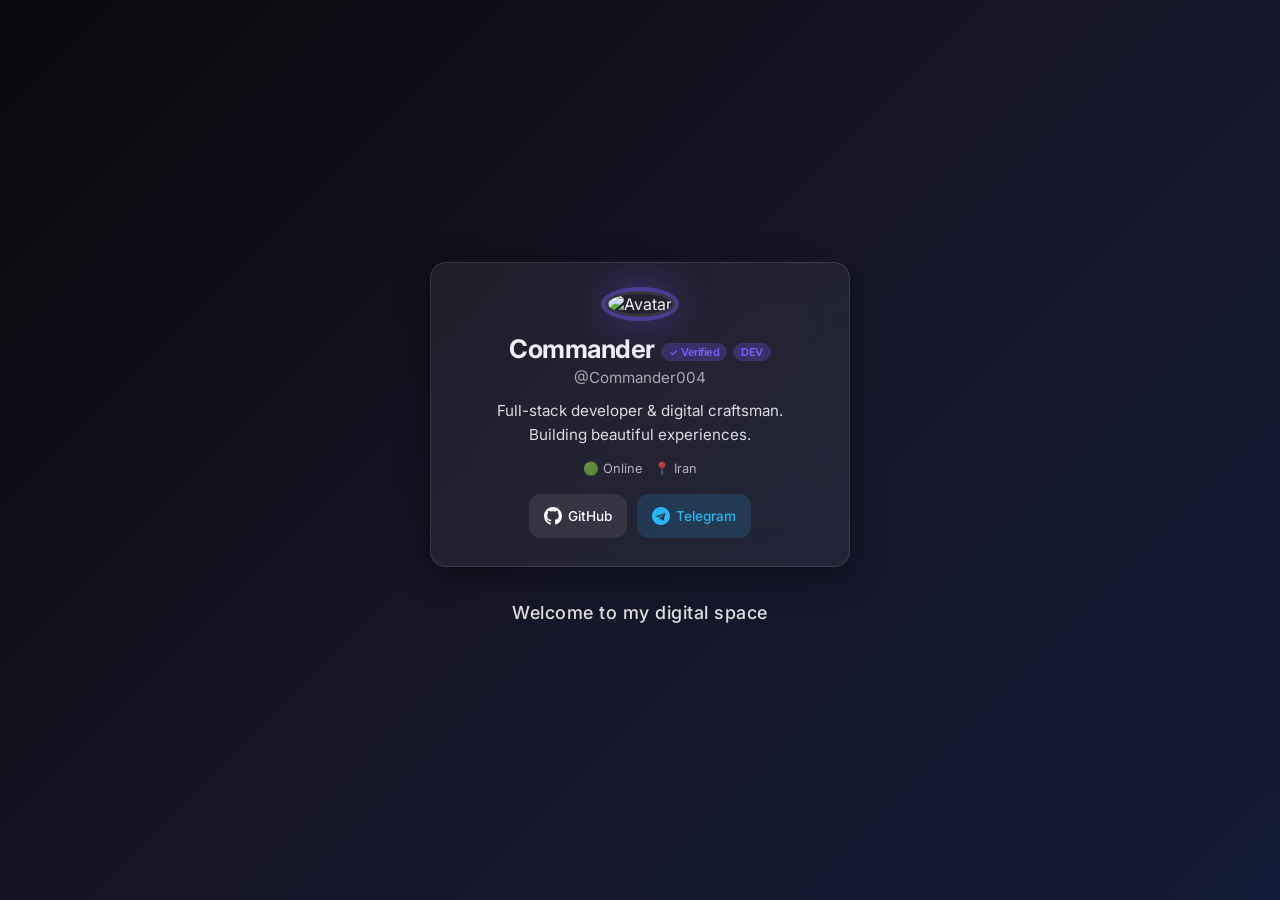
==== commit 5f5fc0a2: "Rebuild: Modern customizable personal profile with full Admin panel - Client-side only, GitHub Pages" ====
--- a/index.html
+++ b/index.html
@@ -1,396 +1,62 @@
-<!DOCTYPE html>
-<html lang="en">
-
-<head>
-    <meta charset="UTF-8">
-    <meta name="viewport" content="width=device-width, initial-scale=1.0, viewport-fit=cover">
-    <meta name="theme-color" content="#06060a">
-    <meta name="description" content="Commander04 — Digital Profile">
-    <title>Commander04</title>
-
-    <link rel="preconnect" href="https://fonts.googleapis.com">
-    <link rel="preconnect" href="https://fonts.gstatic.com" crossorigin>
-    <link href="https://fonts.googleapis.com/css2?family=Inter:wght@400;500;600;700;800&family=JetBrains+Mono:wght@400;500;600;700&display=swap" rel="stylesheet">
-
-    <link rel="stylesheet" href="css/core.css">
-    <link rel="stylesheet" href="css/dashboard.css">
-    <link rel="stylesheet" href="css/radio.css">
-    <link rel="stylesheet" href="css/lyrics.css">
-    <link rel="stylesheet" href="css/responsive.css">
-</head>
-
-<body>
-
-    <div class="boot-screen" id="bootScreen">
-        <div class="boot-content">
-            <div class="boot-logo">C<span>04</span></div>
-            <div class="boot-title">COMMANDER04</div>
-            <div class="boot-status" id="bootStatus">SYSTEM READY</div>
-            <div class="boot-message">PRESS ENTER TO INITIALIZE</div>
-            <button class="boot-enter" id="bootEnter" type="button">ENTER SYSTEM</button>
-            <div class="boot-hint">AUDIO ENABLED</div>
-        </div>
-    </div>
-
-    <header class="site-header">
-        <div class="header-inner">
-
-            <a href="#home" class="brand">
-                <div class="brand-mark">C</div>
-                <div class="brand-name">COMMANDER<span>04</span></div>
-            </a>
-
-            <nav class="desktop-nav">
-                <button data-scroll="home">HOME</button>
-                <button data-scroll="about">ABOUT</button>
-                <button data-scroll="projects">PROJECTS</button>
-                <button data-scroll="radio">RADIO</button>
-                <button data-scroll="terminal">TERMINAL</button>
-            </nav>
-
-            <div class="connection-status">
-                <span></span>
-                ONLINE
-            </div>
-
-        </div>
-    </header>
-
-    <main>
-
-        <section class="section hero" id="home">
-            <div class="hero-grid">
-
-                <div class="hero-content">
-
-                    <div class="eyebrow">
-                        <span class="status-dot"></span>
-                        SYSTEM ONLINE
-                    </div>
-
-                    <h1>
-                        COMMANDER
-                        <span>04</span>
-                    </h1>
-
-                    <p class="hero-description">
-                        Programmer.
-                        Gamer.
-                        Creator.
-                        Building digital worlds one project at a time.
-                    </p>
-
-                    <div class="hero-actions">
-                        <button class="primary-button" data-scroll="projects">
-                            VIEW PROJECTS
-                        </button>
-
-                        <button class="secondary-button" data-scroll="radio">
-                            OPEN RADIO
-                        </button>
-                    </div>
-
-                    <!-- SOCIAL BUTTONS -->
-                    <div class="social-buttons" aria-label="Social links">
-
-                        <a
-                            class="social-button github"
-                            href="https://github.com/commander004"
-                            target="_blank"
-                            rel="noopener noreferrer"
-                            aria-label="GitHub"
-                        >
-                            <span class="social-icon">GH</span>
-                            <span>GITHUB</span>
-                        </a>
-
-                        <a
-                            class="social-button discord"
-                            href="https://discord.com/users/commander04.official"
-                            target="_blank"
-                            rel="noopener noreferrer"
-                            aria-label="Discord"
-                        >
-                            <span class="social-icon">DC</span>
-                            <span>DISCORD</span>
-                        </a>
-
-                        <a
-                            class="social-button telegram"
-                            href="https://t.me/commander04A"
-                            target="_blank"
-                            rel="noopener noreferrer"
-                            aria-label="Telegram"
-                        >
-                            <span class="social-icon">TG</span>
-                            <span>TELEGRAM</span>
-                        </a>
-
-                        <a
-                            class="social-button bale"
-                            href="https://ble.ir/commander04"
-                            target="_blank"
-                            rel="noopener noreferrer"
-                            aria-label="Bale"
-                        >
-                            <span class="social-icon">BL</span>
-                            <span>BALE</span>
-                        </a>
-
-                    </div>
-
-                    <div class="hero-meta">
-                        <span>STATUS: ACTIVE</span>
-                        <span>•</span>
-                        <span>C04-V1</span>
-                    </div>
-
-                </div>
-
-                <div class="hero-profile">
-
-                    <div class="profile-glow"></div>
-
-                    <div class="profile-avatar">
-                        <img src="assets/avatar.jpg" alt="Commander04">
-                    </div>
-
-                    <div class="profile-info">
-                        <h2>Commander04</h2>
-                        <p>Programmer • Editor • Creator</p>
-                    </div>
-
-                    <div class="profile-status">
-                        <span></span>
-                        AVAILABLE
-                    </div>
-
-                </div>
-
-            </div>
-        </section>
-
-        <section class="section" id="about">
-
-            <div class="section-heading">
-                <span>01 / PROFILE</span>
-                <h2>About Me</h2>
-                <p>Welcome to the Commander04 system.</p>
-            </div>
-
-            <div class="profile-grid">
-
-                <article class="dashboard-card">
-                    <div class="card-icon">◈</div>
-                    <h3>Programmer</h3>
-                    <p>Building websites, bots, tools and experimental systems.</p>
-                </article>
-
-                <article class="dashboard-card">
-                    <div class="card-icon">◉</div>
-                    <h3>Gamer</h3>
-                    <p>Games, servers and interactive worlds are a big part of the system.</p>
-                </article>
-
-                <article class="dashboard-card">
-                    <div class="card-icon">✦</div>
-                    <h3>Creator</h3>
-                    <p>Turning random ideas into actual projects.</p>
-                </article>
-
-            </div>
-
-            <div class="skills-panel">
-
-                <div class="panel-title">CURRENT SKILLS</div>
-
-                <div class="skill">
-                    <div class="skill-head">
-                        <span>HTML / CSS</span>
-                        <span>90%</span>
-                    </div>
-                    <div class="skill-bar">
-                        <span style="width:90%"></span>
-                    </div>
-                </div>
-
-                <div class="skill">
-                    <div class="skill-head">
-                        <span>JAVASCRIPT</span>
-                        <span>80%</span>
-                    </div>
-                    <div class="skill-bar">
-                        <span style="width:80%"></span>
-                    </div>
-                </div>
-
-                <div class="skill">
-                    <div class="skill-head">
-                        <span>PYTHON</span>
-                        <span>85%</span>
-                    </div>
-                    <div class="skill-bar">
-                        <span style="width:85%"></span>
-                    </div>
-                </div>
-
-            </div>
-        </section>
-
-        <section class="section" id="projects">
-
-            <div class="section-heading">
-                <span>02 / PROJECTS</span>
-                <h2>Commander Lab</h2>
-                <p>Projects and experiments.</p>
-            </div>
-
-            <div class="projects-grid">
-
-                <article class="project-card">
-                    <div class="project-number">01</div>
-                    <h3>Commander MTA</h3>
-                    <p>Custom Multi Theft Auto server and gameplay systems.</p>
-                    <div class="project-tags">
-                        <span>MTA</span>
-                        <span>LUA</span>
-                        <span>SERVER</span>
-                    </div>
-                </article>
-
-                <article class="project-card">
-                    <div class="project-number">02</div>
-                    <h3>Empire Bot</h3>
-                    <p>Economy game with jobs, crypto, XP and progression.</p>
-                    <div class="project-tags">
-                        <span>PYTHON</span>
-                        <span>BOT</span>
-                        <span>DATABASE</span>
-                    </div>
-                </article>
-
-                <article class="project-card">
-                    <div class="project-number">03</div>
-                    <h3>Commander Messenger</h3>
-                    <p>Real-time messaging interface with a modern dark UI.</p>
-                    <div class="project-tags">
-                        <span>FLASK</span>
-                        <span>SOCKET.IO</span>
-                    </div>
-                </article>
-
-                <article class="project-card">
-                    <div class="project-number">04</div>
-                    <h3>Commander04</h3>
-                    <p>Personal digital identity and profile system.</p>
-                    <div class="project-tags">
-                        <span>HTML</span>
-                        <span>CSS</span>
-                        <span>JS</span>
-                    </div>
-                </article>
-
-            </div>
-        </section>
-
-        <section class="section radio-section" id="radio">
-
-            <div class="section-heading">
-                <span>03 / RADIO</span>
-                <h2>Commander Radio</h2>
-                <p>Soundtrack of the system.</p>
-            </div>
-
-            <div class="radio-player">
-
-                <div class="radio-cover">
-                    <div class="radio-cover-inner">
-                        <span>C04</span>
-                    </div>
-                </div>
-
-                <div class="radio-main">
-
-                    <div class="radio-label">NOW PLAYING</div>
-
-                    <h3 id="radioTitle">Track 01</h3>
-                    <p id="radioArtist">COMMANDER04</p>
-
-                    <div class="radio-progress" id="radioProgress">
-                        <div class="radio-progress-bar" id="radioProgressBar"></div>
-                    </div>
-
-                    <div class="radio-time">
-                        <span id="radioCurrentTime">0:00</span>
-                        <span id="radioDuration">0:00</span>
-                    </div>
-
-                    <div class="radio-controls">
-                        <button class="radio-prev" type="button" aria-label="Previous track">⏮</button>
-                        <button class="radio-play" type="button" aria-label="Play or pause">▶</button>
-                        <button class="radio-next" type="button" aria-label="Next track">⏭</button>
-                    </div>
-
-                    <div class="radio-extra">
-                        <button class="radio-shuffle" type="button">SHUFFLE</button>
-                        <button class="radio-repeat" type="button">REPEAT</button>
-                    </div>
-
-                </div>
-            </div>
-        </section>
-
-        <section class="section" id="terminal">
-
-            <div class="section-heading">
-                <span>04 / TERMINAL</span>
-                <h2>Commander Terminal</h2>
-                <p>Interact with the system.</p>
-            </div>
-
-            <div class="terminal">
-
-                <div class="terminal-header">
-                    <div class="terminal-dots">
-                        <span></span>
-                        <span></span>
-                        <span></span>
-                    </div>
-                    <span>commander@system</span>
-                </div>
-
-                <div class="terminal-output" id="terminalOutput">
-                    <div>Commander04 Terminal v1.0</div>
-                    <div>Type "help" to begin.</div>
-                </div>
-
-                <div class="terminal-input-row">
-                    <span>$</span>
-                    <input id="terminalInput" type="text" autocomplete="off" spellcheck="false" placeholder="type a command...">
-                </div>
-
-            </div>
-        </section>
-
-    </main>
-
-    <div id="lyricsHUD" class="lyrics-hud" aria-live="polite" aria-atomic="true">
-        <div class="lyrics-label">NOW PLAYING</div>
-        <div id="lyricsText" class="lyrics-text"></div>
-    </div>
-
-    <footer class="site-footer">
-        <span>COMMANDER04</span>
-        <span>C04-V1</span>
-        <span>SYSTEM ONLINE</span>
-    </footer>
-
-    <script src="js/app.js"></script>
-    <script src="js/lyrics.js"></script>
-    <script src="js/radio.js"></script>
-    <script src="js/effects.js"></script>
-    <script src="js/terminal.js"></script>
-    <script src="js/commands.js"></script>
-
-</body>
-</html>+<!DOCTYPE html>
+<html lang="fa" dir="ltr">
+<head>
+  <meta charset="UTF-8" />
+  <meta name="viewport" content="width=device-width, initial-scale=1, maximum-scale=1, user-scalable=no" />
+  <meta name="theme-color" content="#0a0a0f" />
+  <title>Commander | Personal Profile</title>
+  <meta name="description" content="Personal digital space of Commander004" />
+  <link rel="preconnect" href="https://fonts.googleapis.com" />
+  <link rel="preconnect" href="https://fonts.gstatic.com" crossorigin />
+  <link href="https://fonts.googleapis.com/css2?family=Inter:wght@400;500;600;700&display=swap" rel="stylesheet" />
+  <link rel="stylesheet" href="css/main.css" />
+  <script src="config.js"></script>
+  <script src="js/storage.js"></script>
+</head>
+<body>
+  <div id="bg-layer">
+    <div class="bg-media" id="bg-media"></div>
+    <div class="bg-overlay" id="bg-overlay"></div>
+  </div>
+
+  <canvas id="effects-canvas"></canvas>
+
+  <main id="profile-root">
+    <!-- Profile Card -->
+    <div class="profile-card" id="profile-card">
+      <div class="avatar-wrap">
+        <img class="avatar" id="avatar" src="" alt="Avatar" />
+      </div>
+      <div class="display-name" id="display-name"></div>
+      <div class="username" id="username"></div>
+      <div class="bio" id="bio"></div>
+      <div class="meta" id="meta"></div>
+      <div class="social-grid" id="social-grid"></div>
+    </div>
+
+    <!-- Custom Text Blocks -->
+    <div class="text-blocks" id="text-blocks"></div>
+
+    <!-- Music Player -->
+    <div class="music-player" id="music-player">
+      <img class="music-cover" id="music-cover" src="" alt="" />
+      <div class="music-info">
+        <div class="music-title" id="music-title">—</div>
+        <div class="music-artist" id="music-artist">—</div>
+        <div class="music-progress" id="music-progress">
+          <div class="music-progress-bar" id="music-progress-bar"></div>
+        </div>
+      </div>
+      <div class="music-controls">
+        <button class="music-btn" id="prev-btn" title="Previous">⏮</button>
+        <button class="music-btn play" id="play-btn" title="Play">▶</button>
+        <button class="music-btn" id="next-btn" title="Next">⏭</button>
+      </div>
+    </div>
+  </main>
+
+  <audio id="audio-el" preload="metadata"></audio>
+
+  <script src="js/profile.js"></script>
+</body>
+</html>
--- a/css/main.css
+++ b/css/main.css
@@ -0,0 +1,309 @@
+/* Commander Profile - Main Styles (Public + Shared) */
+:root {
+  --primary: #7c5cff;
+  --secondary: #00d4ff;
+  --accent: #ff6b9d;
+  --bg: #0a0a0f;
+  --text: #f0f0f5;
+  --card: rgba(255,255,255,0.06);
+  --border: rgba(255,255,255,0.1);
+  --glow: #7c5cff;
+  --radius: 16px;
+  --blur: 20px;
+  --shadow: 0 8px 32px rgba(0,0,0,0.4);
+  --font: "Inter", system-ui, -apple-system, sans-serif;
+}
+
+* { box-sizing: border-box; margin: 0; padding: 0; }
+
+html, body {
+  height: 100%;
+  font-family: var(--font);
+  background: var(--bg);
+  color: var(--text);
+  overflow-x: hidden;
+  -webkit-font-smoothing: antialiased;
+}
+
+/* Background layer */
+#bg-layer {
+  position: fixed;
+  inset: 0;
+  z-index: 0;
+  overflow: hidden;
+}
+#bg-layer .bg-media {
+  position: absolute;
+  inset: 0;
+  width: 100%;
+  height: 100%;
+  object-fit: cover;
+  object-position: center;
+}
+#bg-layer .bg-overlay {
+  position: absolute;
+  inset: 0;
+  background: rgba(0,0,0,0.4);
+  pointer-events: none;
+}
+
+/* Main content */
+#profile-root {
+  position: relative;
+  z-index: 10;
+  min-height: 100dvh;
+  display: flex;
+  flex-direction: column;
+  align-items: center;
+  justify-content: center;
+  padding: 24px 16px;
+  gap: 20px;
+}
+
+/* Profile Card */
+.profile-card {
+  background: var(--card);
+  backdrop-filter: blur(var(--blur));
+  -webkit-backdrop-filter: blur(var(--blur));
+  border: 1px solid var(--border);
+  border-radius: var(--radius);
+  box-shadow: var(--shadow);
+  padding: 28px 24px;
+  width: 100%;
+  max-width: 420px;
+  text-align: center;
+  transition: transform 0.3s ease, box-shadow 0.3s ease;
+}
+
+.profile-card:hover {
+  box-shadow: 0 12px 40px rgba(0,0,0,0.5), 0 0 30px color-mix(in srgb, var(--glow) 25%, transparent);
+}
+
+/* Avatar */
+.avatar-wrap {
+  position: relative;
+  display: inline-block;
+  margin-bottom: 16px;
+}
+.avatar {
+  width: 120px;
+  height: 120px;
+  object-fit: cover;
+  border: 3px solid var(--border);
+  transition: all 0.3s ease;
+}
+.avatar.circle { border-radius: 50%; }
+.avatar.rounded { border-radius: 24px; }
+.avatar.square { border-radius: 8px; }
+.avatar.glow {
+  box-shadow: 0 0 0 4px color-mix(in srgb, var(--glow) 40%, transparent),
+              0 0 40px color-mix(in srgb, var(--glow) 50%, transparent);
+}
+.avatar.pulse { animation: pulse 2.5s ease-in-out infinite; }
+.avatar.float { animation: float 4s ease-in-out infinite; }
+
+@keyframes pulse {
+  0%, 100% { transform: scale(1); }
+  50% { transform: scale(1.04); }
+}
+@keyframes float {
+  0%, 100% { transform: translateY(0); }
+  50% { transform: translateY(-8px); }
+}
+
+.badge {
+  display: inline-flex;
+  align-items: center;
+  gap: 4px;
+  padding: 2px 8px;
+  border-radius: 999px;
+  font-size: 11px;
+  font-weight: 600;
+  background: color-mix(in srgb, var(--primary) 25%, transparent);
+  color: var(--primary);
+  margin-left: 6px;
+  vertical-align: middle;
+}
+.badge.verified::before {
+  content: "✓";
+  font-size: 10px;
+}
+
+.display-name {
+  font-size: 1.6rem;
+  font-weight: 700;
+  letter-spacing: -0.02em;
+  margin-bottom: 4px;
+}
+.username {
+  font-size: 0.95rem;
+  opacity: 0.65;
+  margin-bottom: 12px;
+}
+.bio {
+  font-size: 0.95rem;
+  line-height: 1.55;
+  opacity: 0.9;
+  white-space: pre-line;
+  margin-bottom: 14px;
+}
+.meta {
+  display: flex;
+  flex-wrap: wrap;
+  justify-content: center;
+  gap: 12px;
+  font-size: 0.8rem;
+  opacity: 0.7;
+  margin-bottom: 8px;
+}
+.meta span { display: inline-flex; align-items: center; gap: 4px; }
+
+/* Social links */
+.social-grid {
+  display: flex;
+  flex-wrap: wrap;
+  justify-content: center;
+  gap: 10px;
+  margin-top: 18px;
+}
+.social-btn {
+  display: inline-flex;
+  align-items: center;
+  justify-content: center;
+  gap: 6px;
+  padding: 10px 14px;
+  border-radius: 12px;
+  font-size: 0.85rem;
+  font-weight: 500;
+  text-decoration: none;
+  color: inherit;
+  border: 1px solid transparent;
+  transition: all 0.2s ease;
+  min-width: 44px;
+  min-height: 44px;
+}
+.social-btn:hover {
+  transform: translateY(-2px);
+  filter: brightness(1.15);
+}
+.social-btn svg { width: 18px; height: 18px; flex-shrink: 0; }
+
+/* Text blocks */
+.text-blocks {
+  width: 100%;
+  max-width: 420px;
+  display: flex;
+  flex-direction: column;
+  gap: 8px;
+}
+.text-block {
+  padding: 8px 12px;
+  border-radius: 10px;
+  transition: opacity 0.3s ease;
+}
+.text-block.anim-fade { animation: fadeIn 0.8s ease; }
+.text-block.anim-slide { animation: slideUp 0.6s ease; }
+.text-block.anim-glow { animation: textGlow 2s ease-in-out infinite; }
+.text-block.anim-pulse { animation: pulse 2s ease-in-out infinite; }
+.text-block.anim-float { animation: float 3s ease-in-out infinite; }
+
+@keyframes fadeIn { from { opacity: 0; } to { opacity: 1; } }
+@keyframes slideUp { from { opacity: 0; transform: translateY(16px); } to { opacity: 1; transform: none; } }
+@keyframes textGlow {
+  0%, 100% { text-shadow: 0 0 8px var(--glow); }
+  50% { text-shadow: 0 0 20px var(--glow), 0 0 40px var(--glow); }
+}
+
+/* Music Player */
+.music-player {
+  width: 100%;
+  max-width: 420px;
+  background: var(--card);
+  backdrop-filter: blur(var(--blur));
+  -webkit-backdrop-filter: blur(var(--blur));
+  border: 1px solid var(--border);
+  border-radius: var(--radius);
+  padding: 14px 16px;
+  display: flex;
+  align-items: center;
+  gap: 12px;
+  box-shadow: var(--shadow);
+}
+.music-player.hidden { display: none; }
+.music-cover {
+  width: 48px;
+  height: 48px;
+  border-radius: 10px;
+  object-fit: cover;
+  background: rgba(255,255,255,0.08);
+  flex-shrink: 0;
+}
+.music-info { flex: 1; min-width: 0; }
+.music-title { font-size: 0.9rem; font-weight: 600; white-space: nowrap; overflow: hidden; text-overflow: ellipsis; }
+.music-artist { font-size: 0.75rem; opacity: 0.65; }
+.music-controls { display: flex; align-items: center; gap: 6px; }
+.music-btn {
+  width: 36px;
+  height: 36px;
+  border-radius: 50%;
+  border: none;
+  background: rgba(255,255,255,0.1);
+  color: var(--text);
+  cursor: pointer;
+  display: flex;
+  align-items: center;
+  justify-content: center;
+  transition: background 0.2s;
+}
+.music-btn:hover { background: rgba(255,255,255,0.18); }
+.music-btn.play { background: var(--primary); color: #fff; }
+.music-progress {
+  width: 100%;
+  height: 4px;
+  background: rgba(255,255,255,0.12);
+  border-radius: 2px;
+  margin-top: 8px;
+  overflow: hidden;
+  cursor: pointer;
+}
+.music-progress-bar {
+  height: 100%;
+  background: var(--primary);
+  width: 0%;
+  transition: width 0.1s linear;
+}
+
+/* Floating style */
+.music-player.floating {
+  position: fixed;
+  bottom: 20px;
+  right: 20px;
+  max-width: 320px;
+  z-index: 50;
+}
+
+/* Particles / effects canvas */
+#effects-canvas {
+  position: fixed;
+  inset: 0;
+  z-index: 5;
+  pointer-events: none;
+}
+
+/* Reduced motion */
+@media (prefers-reduced-motion: reduce) {
+  *, *::before, *::after {
+    animation-duration: 0.01ms !important;
+    animation-iteration-count: 1 !important;
+    transition-duration: 0.01ms !important;
+  }
+}
+
+/* Mobile */
+@media (max-width: 480px) {
+  #profile-root { padding: 16px 12px; }
+  .profile-card { padding: 22px 18px; }
+  .avatar { width: 100px; height: 100px; }
+  .display-name { font-size: 1.4rem; }
+  .music-player.floating { left: 12px; right: 12px; max-width: none; bottom: 12px; }
+}
